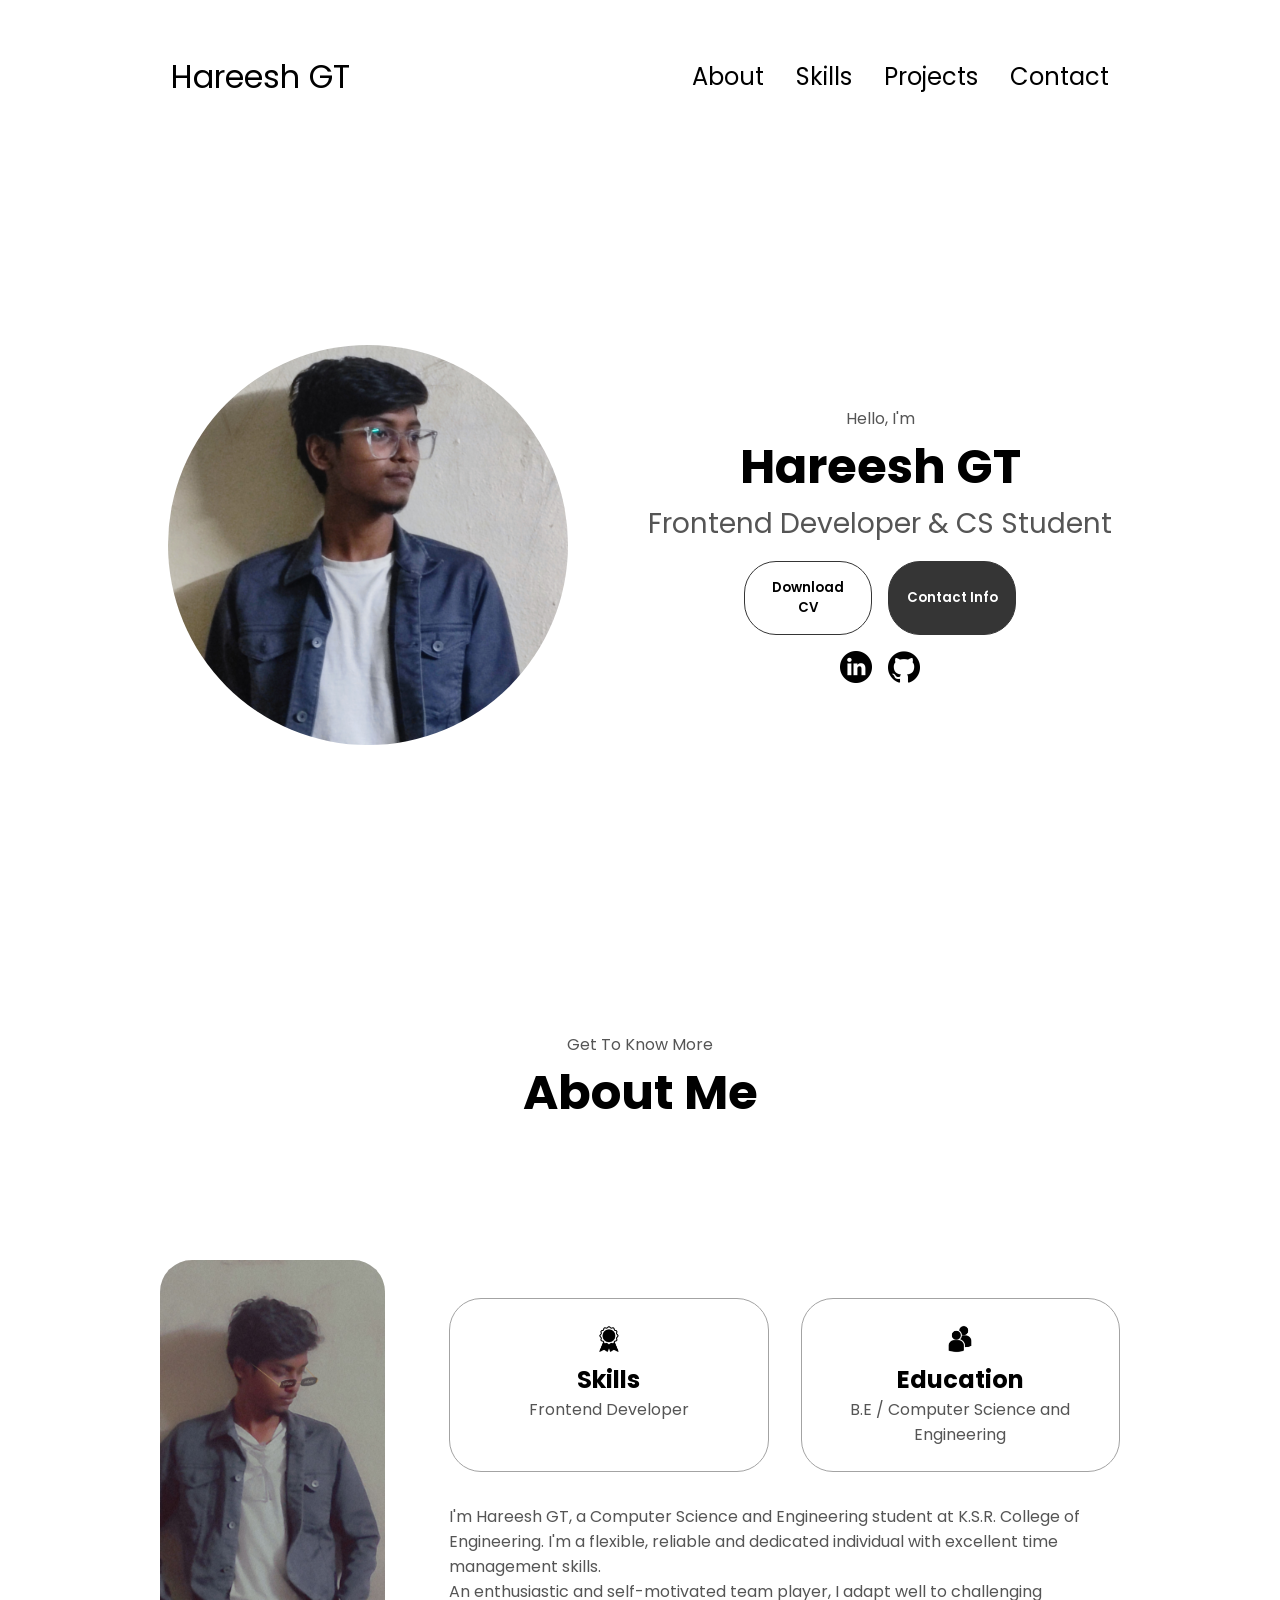
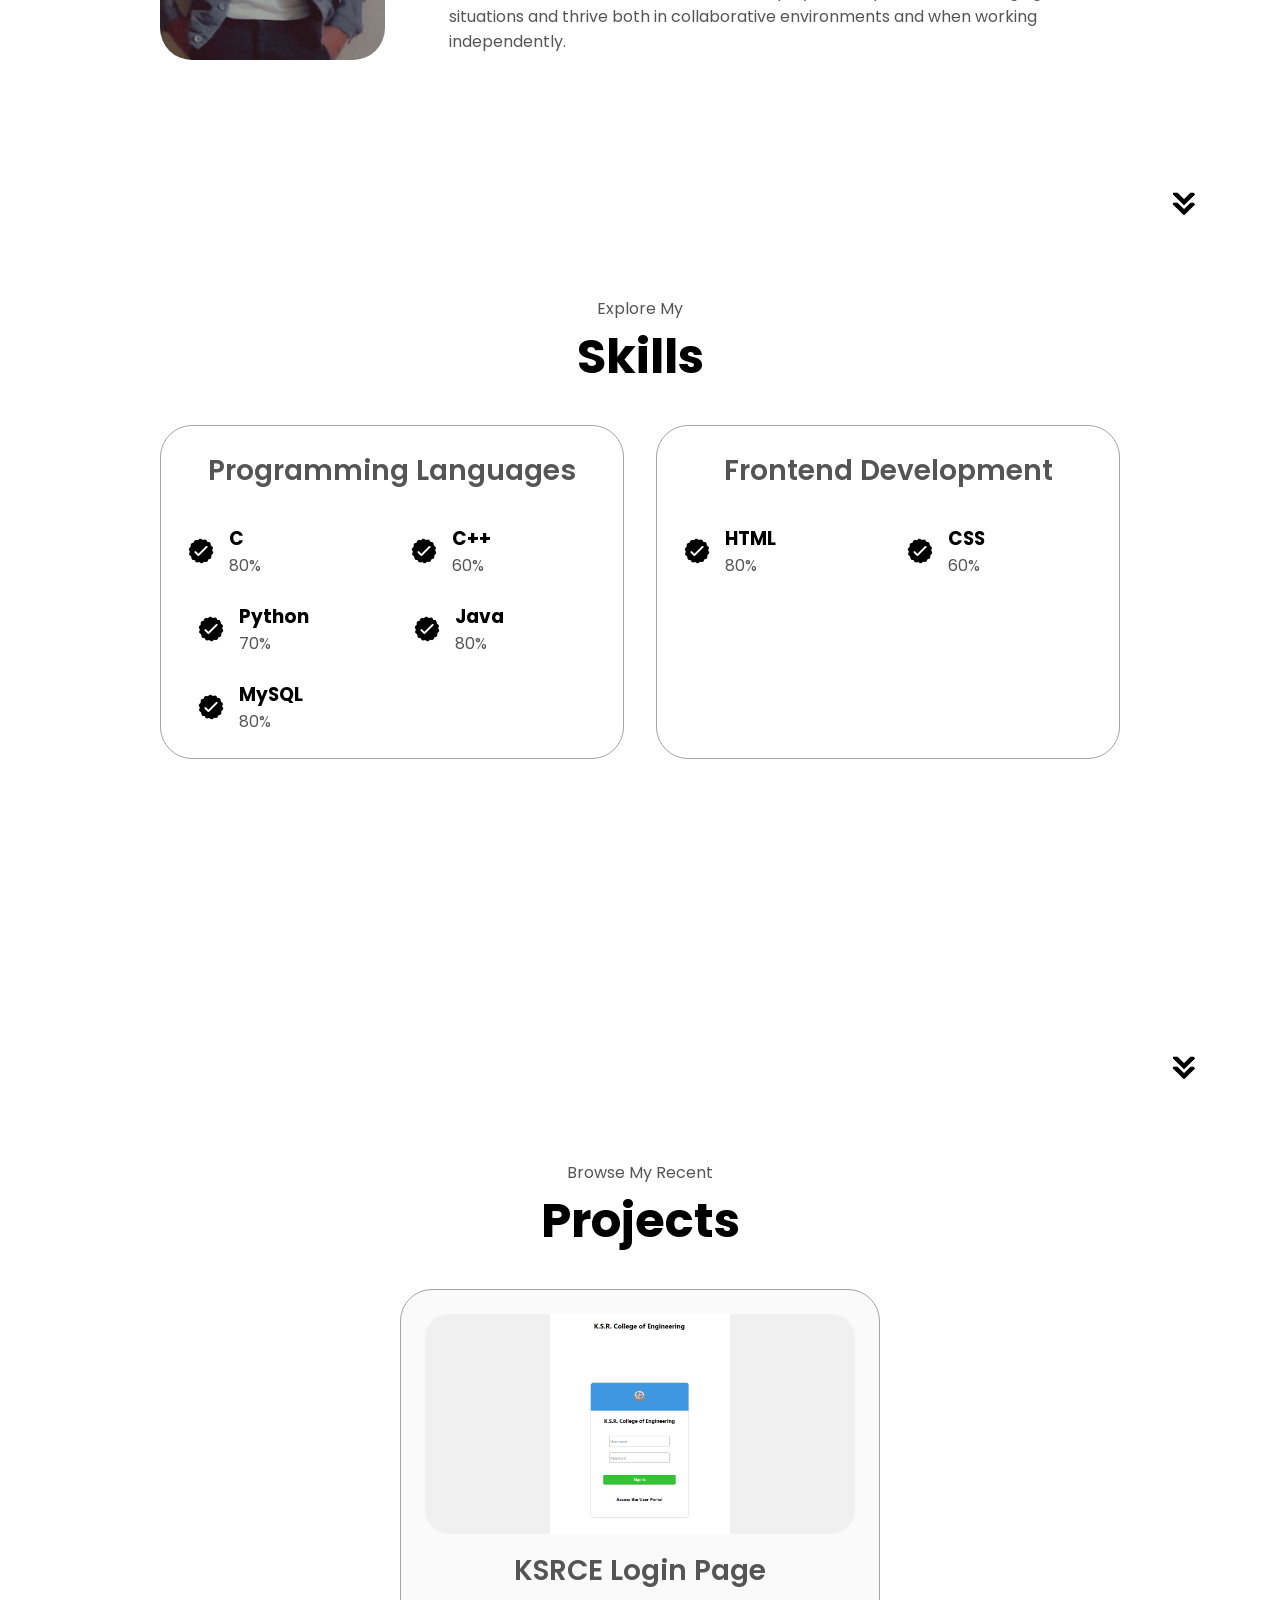
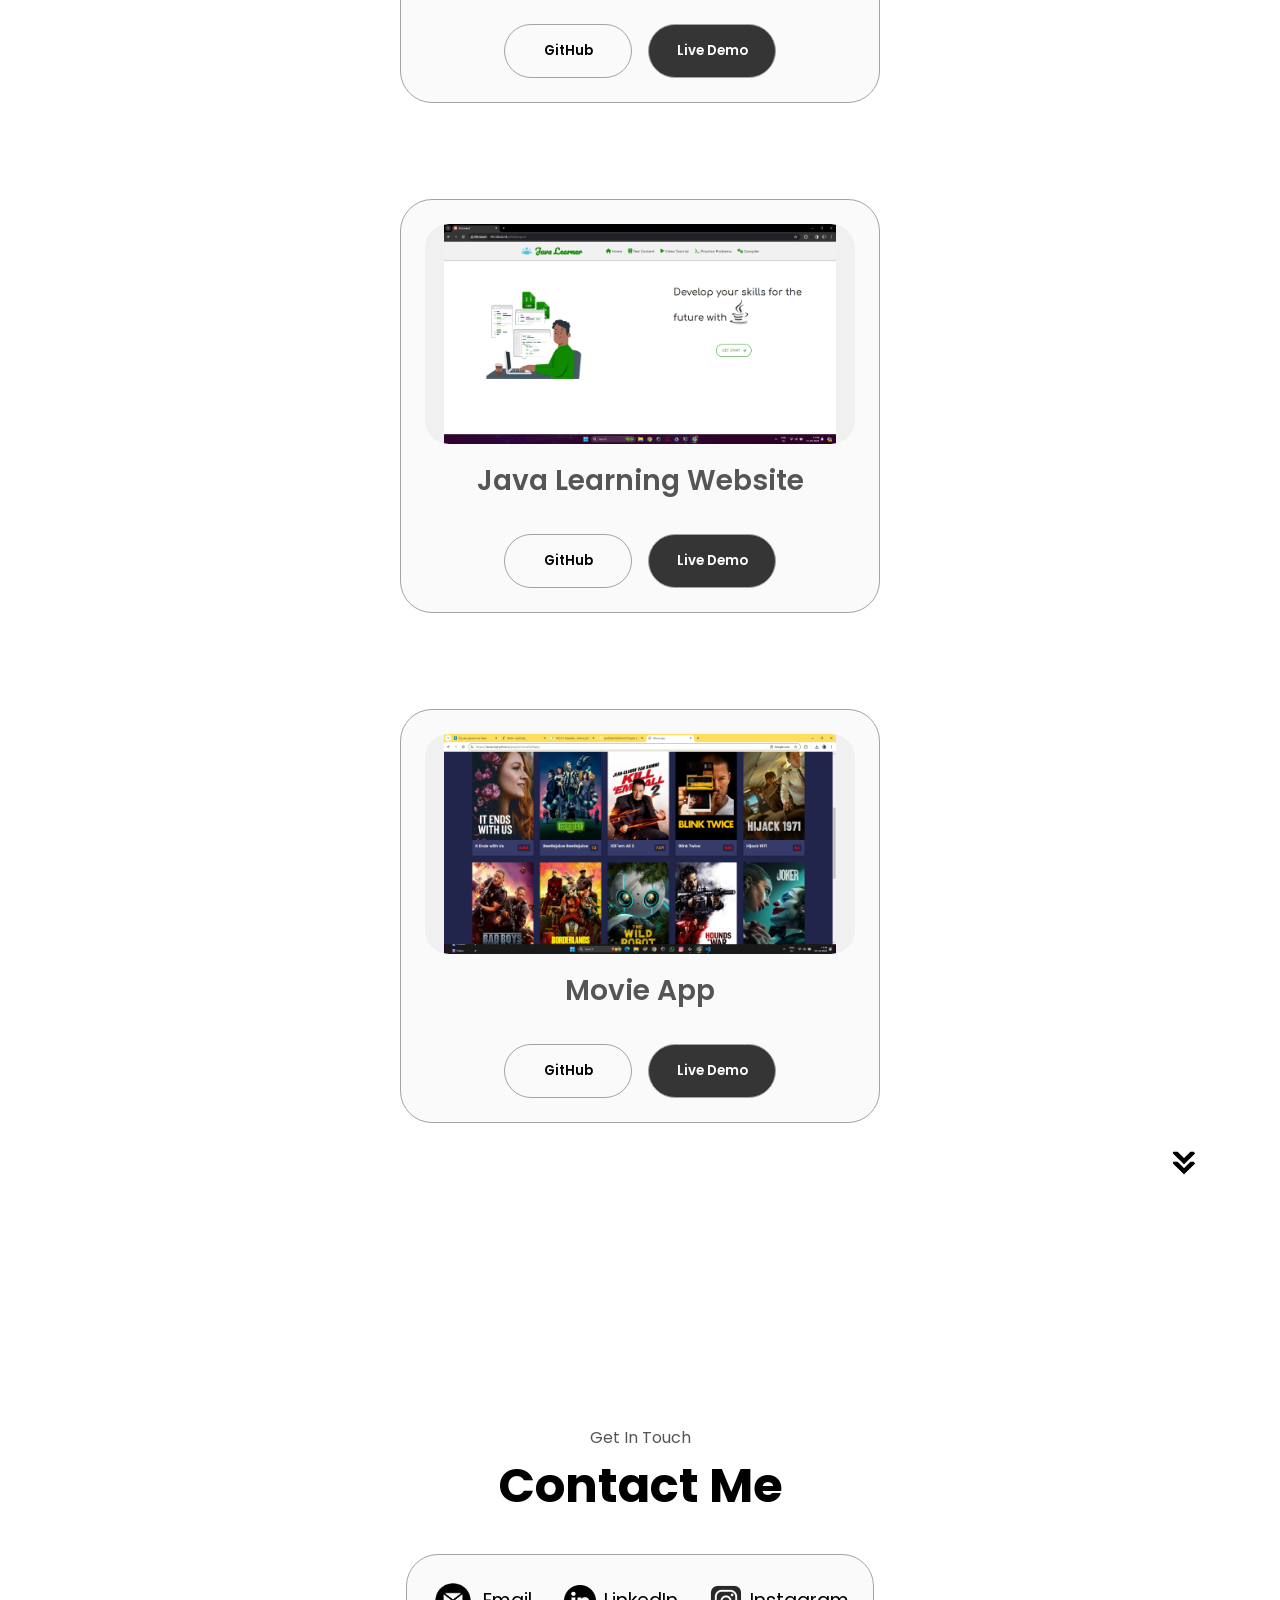
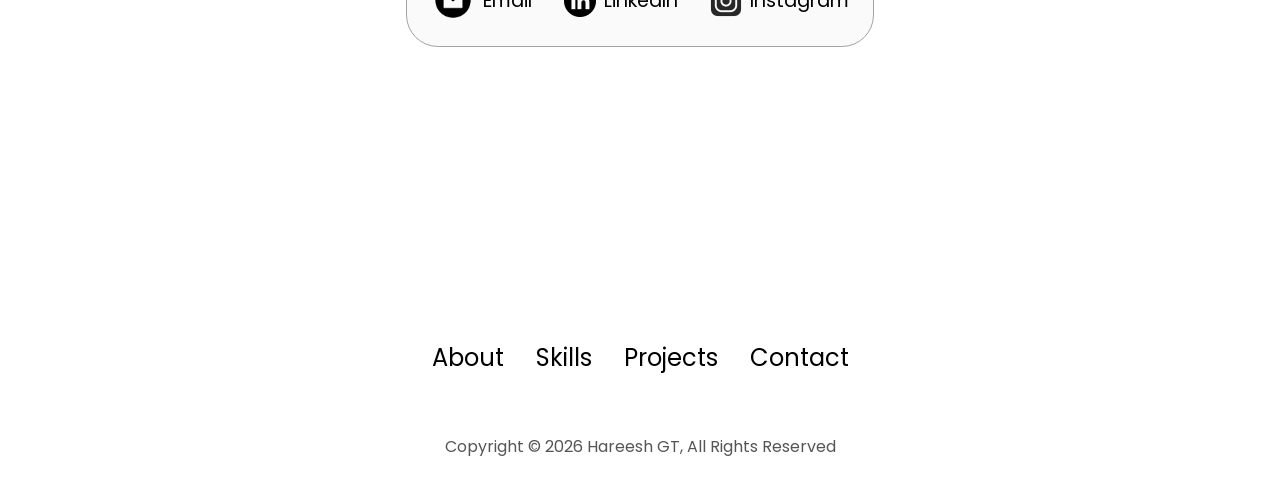
==== index.html @ 9f1238f0 "Updated Version" ====
<!DOCTYPE html>
<html lang="en">
<head>
    <meta charset="UTF-8">
    <meta http-equiv="X-UA-Compatible" content="IE=edge">
    <meta name="viewport" content="width=device-width, initial-scale=1.0">
    <title>Hareesh GT | Portfolio</title>
    <link rel="stylesheet" href="style.css">
    <link rel="stylesheet" href="mediaqueries.css">
</head>
<body>
    <nav id="desktop-nav">
        <div class="logo">Hareesh GT</div>
        <div>
            <ul class="nav-links">
                <li><a href="#about">About</a></li>
                <li><a href="#skills">Skills</a></li>
                <li><a href="#Projects">Projects</a></li>
                <li><a href="#contact">Contact</a></li>
            </ul>
        </div>
    </nav>
    <nav id="hamburger-nav">
        <div class="logo">Hareesh GT</div>
        <div class="hamburger-menu">
            <div class="hamburger-icon" onclick="toggleMenu()">
            <span></span>
            <span></span>
            <span></span>
            </div>
            <ul class="menu-links">
                <li><a href="#about" onclick="toggleMenu()">About</a></li>
                <li><a href="#skills" onclick="toggleMenu()">Skills</a></li>
                <li><a href="#Projects" onclick="toggleMenu()">Projects</a></li>
                <li><a href="#contact" onclick="toggleMenu()">Contact</a></li>
            </ul>
        </div>
    </nav>
    <section id="profile">
        
        <div class="section_pic-container">
            <img src="assets/profile-pic.jpg" 
            alt="My Profile Pic" 
            class="profile-pic">
        </div>

        <div class="section_text">
            <p class="section_text-p1">Hello, I'm </p>
            <h1 class="title">Hareesh GT</h1>
            <p class="section_text-p2">Frontend Developer & CS Student</p>

            <div class="btn-container">
                <button class="btn btn-color-2" onclick="window.open('./assets/single page main.pdf')">
                    Download CV
                </button>

                <button class="btn btn-color-1" onclick="location.href='./#contact'">
                    Contact Info
                </button>
            </div>

            <div id="socials-container">
                <img 
                src="./assets/linkedin.png" 
                alt="My Linkedin Profile" 
                class="icon" 
                onclick="location.href='https://www.linkedin.com/in/hareesh-g-t-29a558265/'"
                >
                <img 
                src="./assets/github.png" 
                alt="My GitHub Profile" 
                class="icon" 
                onclick="location.href='https://github.com/HareeshGT'"
                >
            </div>

        </div>
    </section>
    <section id="about">
        <p class="section_text-p1">Get To Know More</p>
        <h1 class="title">About Me</h1>
        <div class="section-container">
            <div class="section_pic-container">
                <img src="./assets/about-pic.jpg" alt="Profile Picture" class="about-pic">
            </div>
            <div class="about-details-container">
                <div class="about-containers">
                    <div class="details-container">
                        <img src="./assets/skills.png" alt="skills-icon" class="icon" onclick="location.href='#skills'">
                        <h2>Skills</h2>
                        <p>Frontend Developer</p>
                    </div>
                    <div class="details-container">
                        <img src="./assets/education.png" alt="Education-Icon" class="icon">
                        <h2>Education</h2>
                        <p>B.E / Computer Science and Engineering</p>
                    </div>
                </div>
                <div class="text-container">
                    <p>I'm Hareesh GT, a Computer Science and Engineering student at K.S.R. College of Engineering.
                        I'm a flexible, reliable and dedicated individual with excellent time management skills. <br>
                        An enthusiastic and self-motivated team player, I adapt well to challenging situations and
                        thrive both in collaborative environments and when working independently.</p>
                </div>
            </div>
        </div>
        <img src="./assets/arrow.png" 
        alt="arrow-icon" 
        class="icon arrow" 
        onclick="location.href='#skills'">
    </section>
    <section id="skills">
        <p class="section_text-p1">Explore My</p>
        <h1 class="title">Skills</h1>
        <div class="skills-details-container">
            <div class="about-containers">
                <div class="details-container">
                    <h2 class="skill-sub-title">Programming Languages</h2>
                    <div class="article-container">
                        <article>
                            <img src="./assets/checkmark.png" alt="Skills icon" class="icon">
                            <div>
                                <h3>C</h3>
                                <p>80%</p>
                            </div>
                        </article>
                        <article>
                            <img src="./assets/checkmark.png" alt="Skills icon" class="icon">
                            <div>
                                <h3>C++</h3>
                                <p>60%</p>
                            </div>
                        </article>
                        <article>
                            <img src="./assets/checkmark.png" alt="Skills icon" class="icon">
                            <div>
                                <h3>Python</h3>
                                <p>70%</p>
                            </div>
                        </article>
                        <article>
                            <img src="./assets/checkmark.png" alt="Skills icon" class="icon">
                            <div>
                                <h3>Java</h3>
                                <p>80%</p>
                            </div>
                        </article>
                        <article>
                            <img src="./assets/checkmark.png" alt="Skills icon" class="icon">
                            <div>
                                <h3>MySQL</h3>
                                <p>80%</p>
                            </div>
                        </article>
                        
                    </div>
                </div>
                <div class="details-container">
                    <h2 class="skill-sub-title">Frontend Development</h2>
                    <div class="article-container">
                        <article>
                            <img src="./assets/checkmark.png" alt="Skills icon" class="icon">
                            <div>
                                <h3>HTML</h3>
                                <p>80%</p>
                            </div>
                        </article>
                        <article>
                            <img src="./assets/checkmark.png" alt="Skills icon" class="icon">
                            <div>
                                <h3>CSS</h3>
                                <p>60%</p>
                            </div>
                        </article>
                    </div>
                </div>
            </div>
        </div>
        <img src="./assets/arrow.png" 
        alt="arrow-icon" 
        class="icon arrow" 
        onclick="location.href='#Projects'">
    </section>

    <section id="Projects">
        <p class="section_text-p1">Browse My Recent</p>
        <h1 class="title">Projects</h1>
        <div class="skills-details-container">
            <div class="about-containers">
                <div class="details-container color-container">
                    <div class="article-container">
                        <img src="./assets/project-1.png"
                        alt="Project-1" 
                        class="project-img"
                        >
                    </div>
                    <h2 class="skill-sub-title">KSRCE Login Page</h2>
                    <div class="btn-container">
                        <button class="btn btn-color-2 project-btn" onclick="location.href='https://github.com/HareeshGT/project/tree/main/'">
                            GitHub
                        </button>
                        <button class="btn btn-color-1 project-btn" onclick="location.href='https://hareeshgt.github.io/project/KSRCELOGIN/'">
                            Live Demo
                        </button>
                    </div>
                </div>
               
            </div>
            <div class="about-containers">
                <div class="details-container color-container">
                    <div class="article-container">
                        <img src="./assets/project-2.png"
                        alt="Project-2" 
                        class="project-img"
                        >
                    </div>
                    <h2 class="skill-sub-title">Java Learning Website</h2>
                    <div class="btn-container">
                        <button class="btn btn-color-2 project-btn" onclick="location.href='https://github.com/HareeshGT/project/tree/main/'">
                            GitHub
                        </button>
                        <button class="btn btn-color-1 project-btn" onclick="location.href='https://hareeshgt.github.io/project/JLW/'">
                            Live Demo
                        </button>
                    </div>
                </div>
               
            </div>
            <div class="about-containers">
                <div class="details-container color-container">
                    <div class="article-container">
                        <img src="./assets/project-3.png"
                        alt="project-3" 
                        class="project-img"
                        >
                    </div>
                    <h2 class="skill-sub-title">Movie App</h2>
                    <div class="btn-container">
                        <button class="btn btn-color-2 project-btn" onclick="location.href='https://github.com/HareeshGT/project/tree/main/'">
                            GitHub
                        </button>
                        <button class="btn btn-color-1 project-btn" onclick="location.href='https://hareeshgt.github.io/project/movie-app/'">
                            Live Demo
                        </button>
                    </div>
                </div>
               
            </div>
        </div>
        <img src="./assets/arrow.png" 
        alt="arrow-icon" 
        class="icon arrow" 
        onclick="location.href='#contact'">
    </section>

    <section id="contact">
        <p class="section_text-p1">Get In Touch</p>
        <h1 class="title">Contact Me</h1>
        <div class="contact-info-upper-container">
            <div class="contact-info-container">
                <img src="./assets/email.png" alt="Email-icon" class="icon contact-icon email-icon">
                <p><a href="mailto:hareeshgt7@gmail.com">Email</a></p>
            </div>
            <div class="contact-info-container">
                <img src="./assets/linkedin.png" alt="LinkedIn-icon" class="icon contact-icon">
                <p><a href="https://www.linkedin.com/in/hareesh-g-t-29a558265/">LinkedIn</a></p>
            </div>
            <div class="contact-info-container">
                <img src="./assets/insta-icon.webp" alt="insta-icon" class="icon contact-icon">
                <p><a href="https://www.instagram.com/__.hxreesh_/">Instagram</a></p>
            </div>
        </div>
        
    </section>

    <footer>
        <nav>
            <div class="nav-links-container">
                <ul class="nav-links">
                    <li><a href="#about">About</a></li>
                    <li><a href="#skills">Skills</a></li>
                    <li><a href="#Projects">Projects</a></li>
                    <li><a href="#contact">Contact</a></li>
                </ul>
            </div>
        </nav>
        <p>Copyright &#169; 2026 Hareesh GT, All Rights Reserved</p>
    </footer>
    <script src="script.js"></script>
</body>
</html>
---- style.css ----
@import url('https://fonts.googleapis.com/css2?family=Poppins:wght@300;400;500;600&display=swap');

* {
    margin: 0;
    padding: 0;
    box-sizing: border-box;
}

body {
    font-family: 'Poppins', sans-serif;
}

.arrow {
    position: absolute;
    right: -5rem;
    bottom: 2.5rem;
}

html {
    scroll-behavior: smooth;
}

p {
    color: rgb(85, 85, 85);
}

a, .btn {
    transition: all 300ms ease;
}

nav, .nav-links {
    display: flex;
}

nav {
    justify-content: space-around;
    align-items: center;
    height: 17vh;
}

.nav-links {
    gap: 2rem;
    list-style: none;
    font-size: 1.5rem;
}

a {
    color: black;
    text-decoration: none;
    text-decoration-color: white;
}

a:hover {
    color: grey;
    text-decoration: underline;
    text-underline-offset: 1rem;
    text-decoration-color: rgb(181, 181, 181);
}

.logo {
    font-size: 2rem;
}

.logo:hover {
    cursor: default;
}

#hamburger-nav {
    display: none;
}

.hamburger-menu {
    position: relative;
    display: inline-block;
}

.hamburger-icon {
    display: flex;
    flex-direction: column;
    justify-content: space-between;
    height: 24px;
    width: 30px;
    cursor: pointer;
}

.hamburger-icon span {
    width: 100%;
    height: 2px;
    background-color: black;
    transition: all 0.3s ease-in-out;
}

.menu-links {
    position: absolute;
    top: 100%;
    right: 0;
    background-color: white;
    width: fit-content;
    max-height: 0;
    overflow: hidden;
    transition: all 0.3s ease-in-out;
    list-style: none;
    padding: 0;
}

.menu-links a {
    display: block;
    padding: 10px;
    text-align: center;
    font-size: 1.5rem;
    color: black;
    text-decoration: none;
    transition: all 0.3s ease-in-out;
}

.menu-links li {
    list-style: none;
}

.menu-links.open {
    max-height: 300px;
}

.hamburger-icon.open span:first-child {
    transform: rotate(45deg) translate(10px, 5px);
}

.hamburger-icon.open span:nth-child(2) {
    opacity: 0;
}

.hamburger-icon.open span:last-child {
    transform: rotate(-45deg) translate(10px, -5px);
}

section {
    padding-top: 4vh;
    height: 96vh;
    margin: 0 10rem;
    min-height: fit-content;
}

.section-container {
    display: flex;
}

#profile {
    display: flex;
    justify-content: center;
    gap: 5rem;
    height: 80vh;
}

.profile-pic {
    width: 400px;
    height: 400px;
    object-fit: cover;
    border-radius: 50%;
}

.section_pic-container {
    display: flex;
    height: 400px;
    width: 400px;
    margin: auto 0;
}

.section_text {
    align-self: center;
    text-align: center;
    cursor: default;
}

.section-text-p {
    font-weight: 600;
}

.section_text-p1 {
    text-align: center;
}

.section_text-p2 {
    font-size: 1.75rem;
    margin-bottom: 1rem;
}

.title {
    font-size: 3rem;
    text-align: center;
}

#socials-container {
    display: flex;
    justify-content: center;
    margin-top: 1rem;
    gap: 1rem;
}

.icon {
    cursor: pointer;
    height: 2rem;
}

.icon:hover {
    animation: shake 0.5s;
}

@keyframes shake {
    0%   { transform: translate(1px, 1px) rotate(0deg); }
    10%  { transform: translate(-1px, -2px) rotate(-1deg); }
    20%  { transform: translate(-3px, 0px) rotate(1deg); }
    30%  { transform: translate(3px, 2px) rotate(0deg); }
    40%  { transform: translate(1px, -1px) rotate(1deg); }
    50%  { transform: translate(-1px, 2px) rotate(-1deg); }
    60%  { transform: translate(-3px, 1px) rotate(0deg); }
    70%  { transform: translate(3px, 1px) rotate(-1deg); }
    80%  { transform: translate(-1px, -1px) rotate(1deg); }
    90%  { transform: translate(1px, 2px) rotate(0deg); }
    100% { transform: translate(1px, -2px) rotate(-1deg); }
}

.btn-container {
    display: flex;
    justify-content: center;
    gap: 1rem;
}

.btn {
    font-weight: 600;
    transition: all 300ms ease;
    padding: 1rem;
    width: 8rem;
    border-radius: 2rem;
    font-family: inherit;
}

.btn-color-1, .btn-color-2 {
    border: rgb(53, 53, 53) 0.1rem solid;
}

.btn-color-1:hover, .btn-color-2:hover {
    cursor: pointer;
}

/* btn-color-1 is the filled/dark button */
.btn-color-1 {
    color: white;
    background-color: rgb(53, 53, 53);
}

.btn-color-1:hover {
    background-color: rgb(0, 0, 0);
}

/* btn-color-2 is the outlined/light button */
.btn-color-2 {
    background: none;
    color: black;
}

.btn-color-2:hover {
    color: white;
    background-color: rgb(53, 53, 53);
    border: rgb(53, 53, 53) 0.1rem solid;
}

#about {
    position: relative;
}

.about-containers {
    gap: 2rem;
    margin-bottom: 2rem;
    margin-top: 2rem;
}

.about-details-container {
    justify-content: center;
    flex-direction: column;
}

.about-containers, .about-details-container {
    display: flex;
}

.about-pic {
    border-radius: 2rem;
}

.details-container {
    padding: 1.5rem;
    flex: 1;
    background: white;
    border-radius: 2rem;
    border: rgb(163, 163, 163) 0.1rem solid;
    text-align: center;
}

.section-container {
    gap: 4rem;
    height: 80%;
}

.section_pic-container {
    height: 400px;
    width: 400px;
    margin: auto 0;
}

#skills {
    position: relative;
}

.skill-sub-title {
    color: rgb(85, 85, 85);
    font-weight: 600;
    font-size: 1.75rem;
    margin-bottom: 2rem;
}

.skills-details-container {
    display: flex;
    justify-content: center;
    gap: 2rem;
    flex-wrap: wrap;
}

.article-container {
    display: flex;
    flex-wrap: wrap;
    text-align: initial;
    gap: 1.5rem 2rem;
}

article {
    display: flex;
    align-items: center;
    gap: 0.75rem;
    width: calc(50% - 1rem);
    box-sizing: border-box;
}

article .icon {
    cursor: default;
}

#Projects {
    display: flex;
    flex-direction: column;
    align-items: center;
    position: relative;
    min-height: fit-content;
    height: auto;
    padding-bottom: 4rem;
}

.color-container {
    border-color: rgb(163, 163, 163);
    background-color: rgb(250, 250, 250);
    width: 30rem;
    display: flex;
    flex-direction: column;
    align-items: center;
}

.color-container .article-container {
    display: flex;
    align-items: center;
    justify-content: center;
    width: 100%;
    height: 220px;
    overflow: hidden;
    border-radius: 1.5rem;
    margin-bottom: 1rem;
    background-color: rgb(240, 240, 240);
}

.project-img {
    border-radius: 1.5rem;
    width: 100%;
    height: 100%;
    object-fit: contain;
    display: block;
}

.project-title {
    margin: 1rem;
    color: black;
}

.project-btn {
    border-color: rgb(163, 163, 163);
}

#contact {
    display: flex;
    justify-content: center;
    flex-direction: column;
    height: 70vh;
}

.contact-info-upper-container {
    display: flex;
    justify-content: center;
    border-radius: 2rem;
    border: rgb(163, 163, 163) 0.1rem solid;
    background-color: rgb(250, 250, 250);
    margin: 2rem auto;
    padding: 0.5rem;
}

.contact-info-container {
    display: flex;
    align-items: center;
    justify-content: center;
    gap: 0.5rem;
    margin: 1rem;
}

.contact-info-container p {
    font-size: larger;
}

.contact-icon {
    cursor: default;
}

.email-icon {
    height: 2.7rem;
}

footer {
    margin: 2rem;
}

footer p {
    text-align: center;
}
---- mediaqueries.css ----
@media screen and (max-width:1500px) 
{
    #profile
    {
        height: 83vh;
        margin-bottom: 6rem;
    }
    .about-containers
    {
        flex-wrap: wrap;
    }
    #skills .about-containers
    {

        width: 100%;
        height: 50%;
        position: relative;
        left: 0rem;
    }
    #skills .article-container article:nth-child(3)
    {
        position: relative;
        left: 2.5%;
    }
    #skills .article-container article:nth-child(4)
    {
        position: relative;
        left: 0.7%;
    }
    #skills .article-container article:nth-child(5)
    {
        position: relative;
        left: 2.5%;
    }
}


@media screen and (max-width:1200px) 
{
    #desktop-nav
    {
        display: none;
    }
    #hamburger-nav
    {
        display: flex;
    }
    #skills,.skills-details-container
    {
        margin-top: 2rem;
    }
    #profile,.section-container
    {
        display: block;
    }
    .arrow
    {
        display: none;
    }
    section,.section-container
    {
        height: fit-content;
    }
    section
    {
        margin: 0 5%;
    }
    .section_pic-container
    {
        width: 400px;
        height: 400px;
        margin: 0 auto 2rem;
    }
    .about-containers
    {
        margin-top: 0;
    }
    .about-pic
    {
        position: relative;
        left: 20%;
    }
    .about-details-container
    {
        display: flex;
        align-items: center;
    }
    #skills .article-container article:nth-child(3)
    {
        position: relative;
        left: 2.5%;
    }
    #skills .article-container article:nth-child(4)
    {
        position: relative;
        left: 0.7%;
    }
    #skills .article-container article:nth-child(5)
    {
        position: relative;
        left: 2.5%;
    }
   
    #Projects
    {
        position: relative;
        left: 6%;
    }
}

@media screen and (max-width:620px) 
{
    #about
    {
        position: relative;
        top: 5rem;
    }
    #skills,#Projects,#contact,footer
    {
        position: relative;
        top: 15rem;
    }
    #Projects .details-container
    {
       width: 40%;
       height: 60%;
    }
    #Projects .skill-sub-title
    {
        font-size: 1.5rem;
    }
}

@media screen and (max-height:710px)
{
    #about,#skills,#Projects,#contact
    {
        position: relative;
        top: 5rem;
    }
}

@media screen and (max-height:530px)
{
    #skills,#Projects,#contact,footer
    {
        position: relative;
        top: 15rem;
    }
    #Projects
    {
        position: relative;
        top: 20rem;
    }
    #skills .section-container
    {
        position: relative;
        top: 6rem;
    }
}
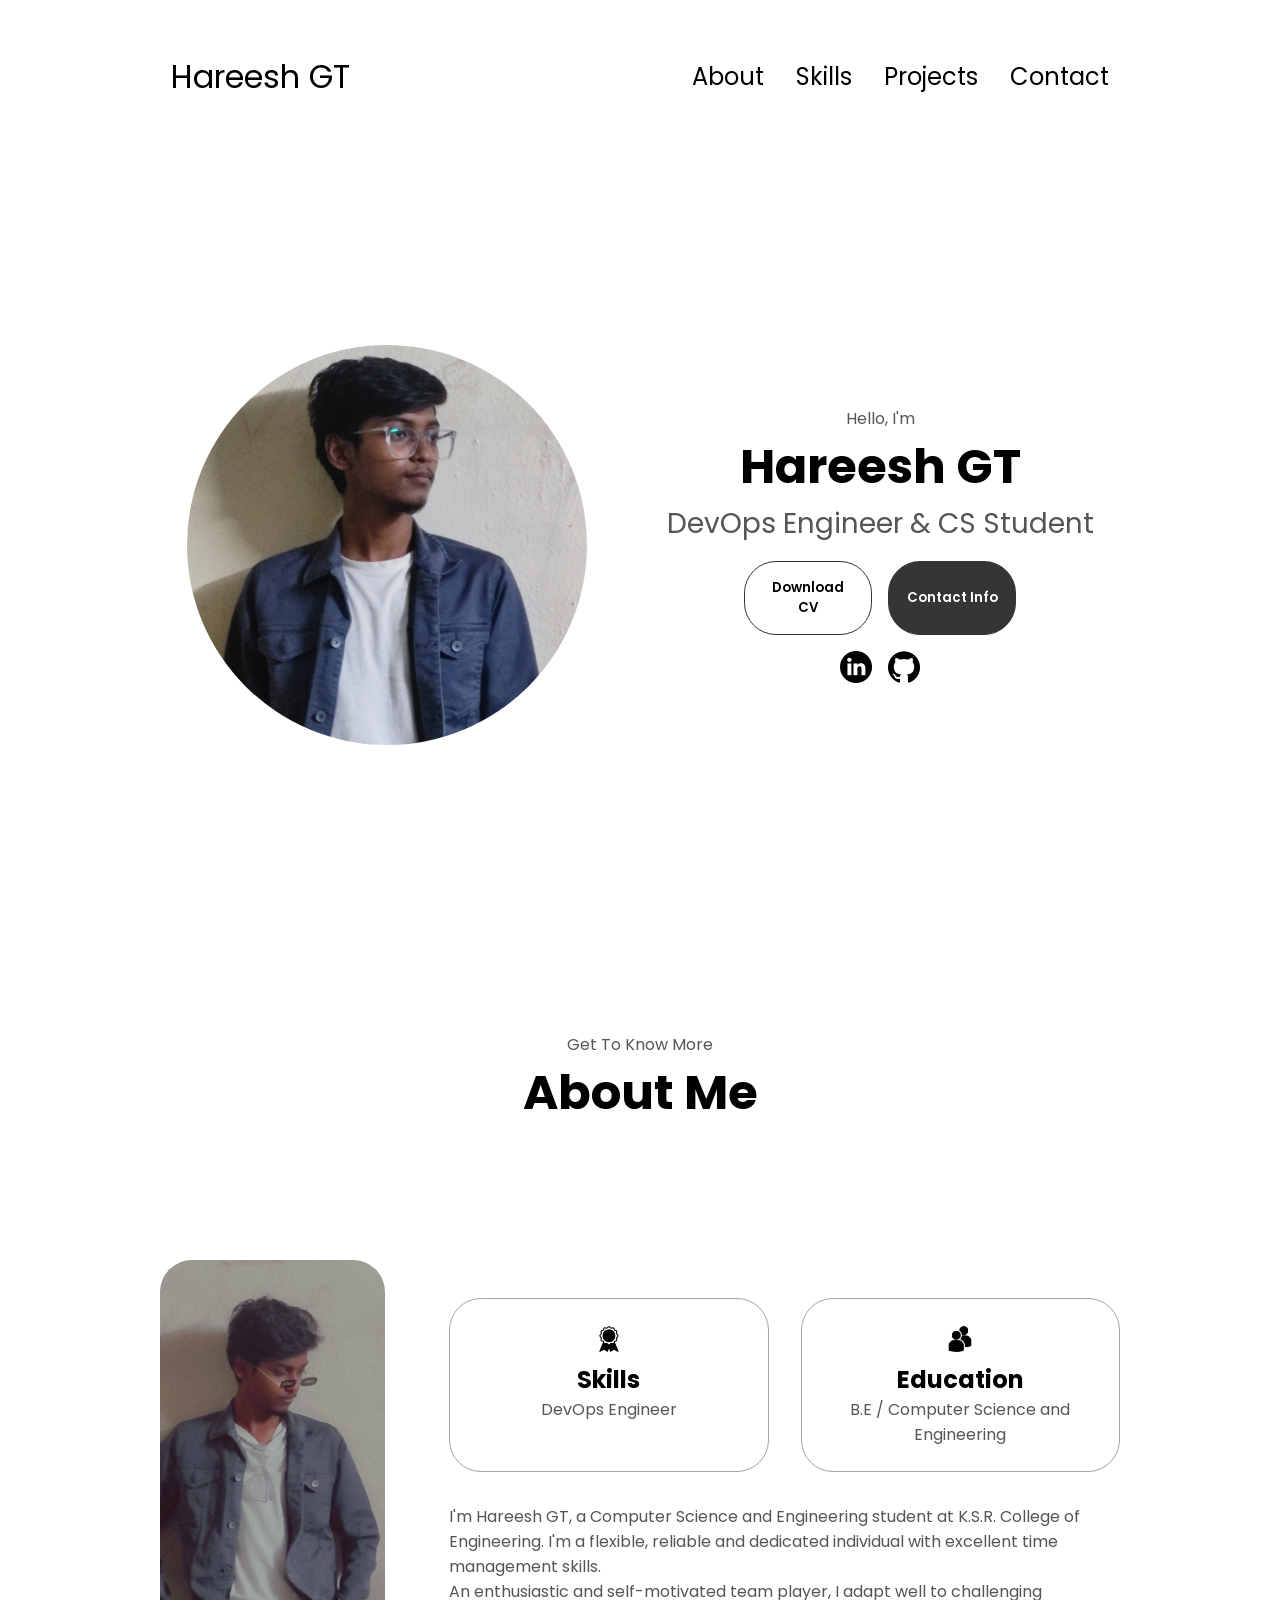
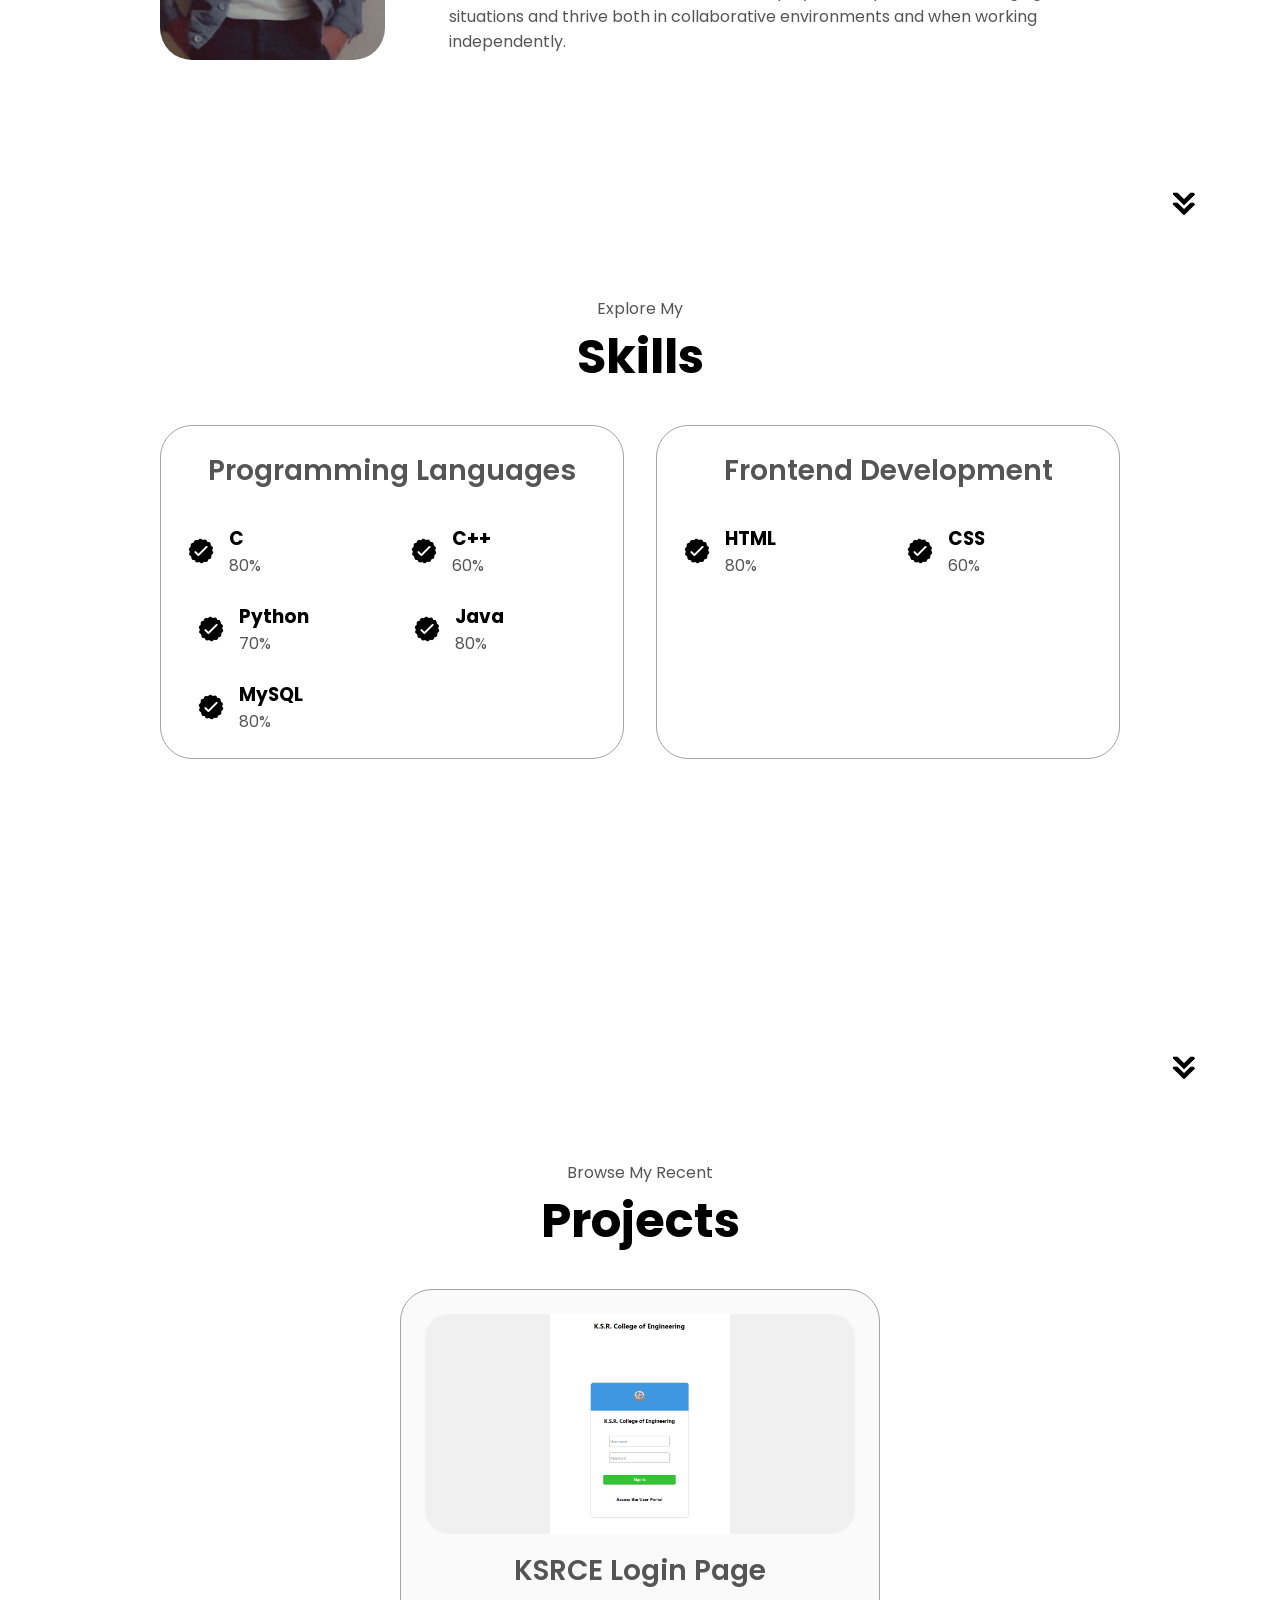
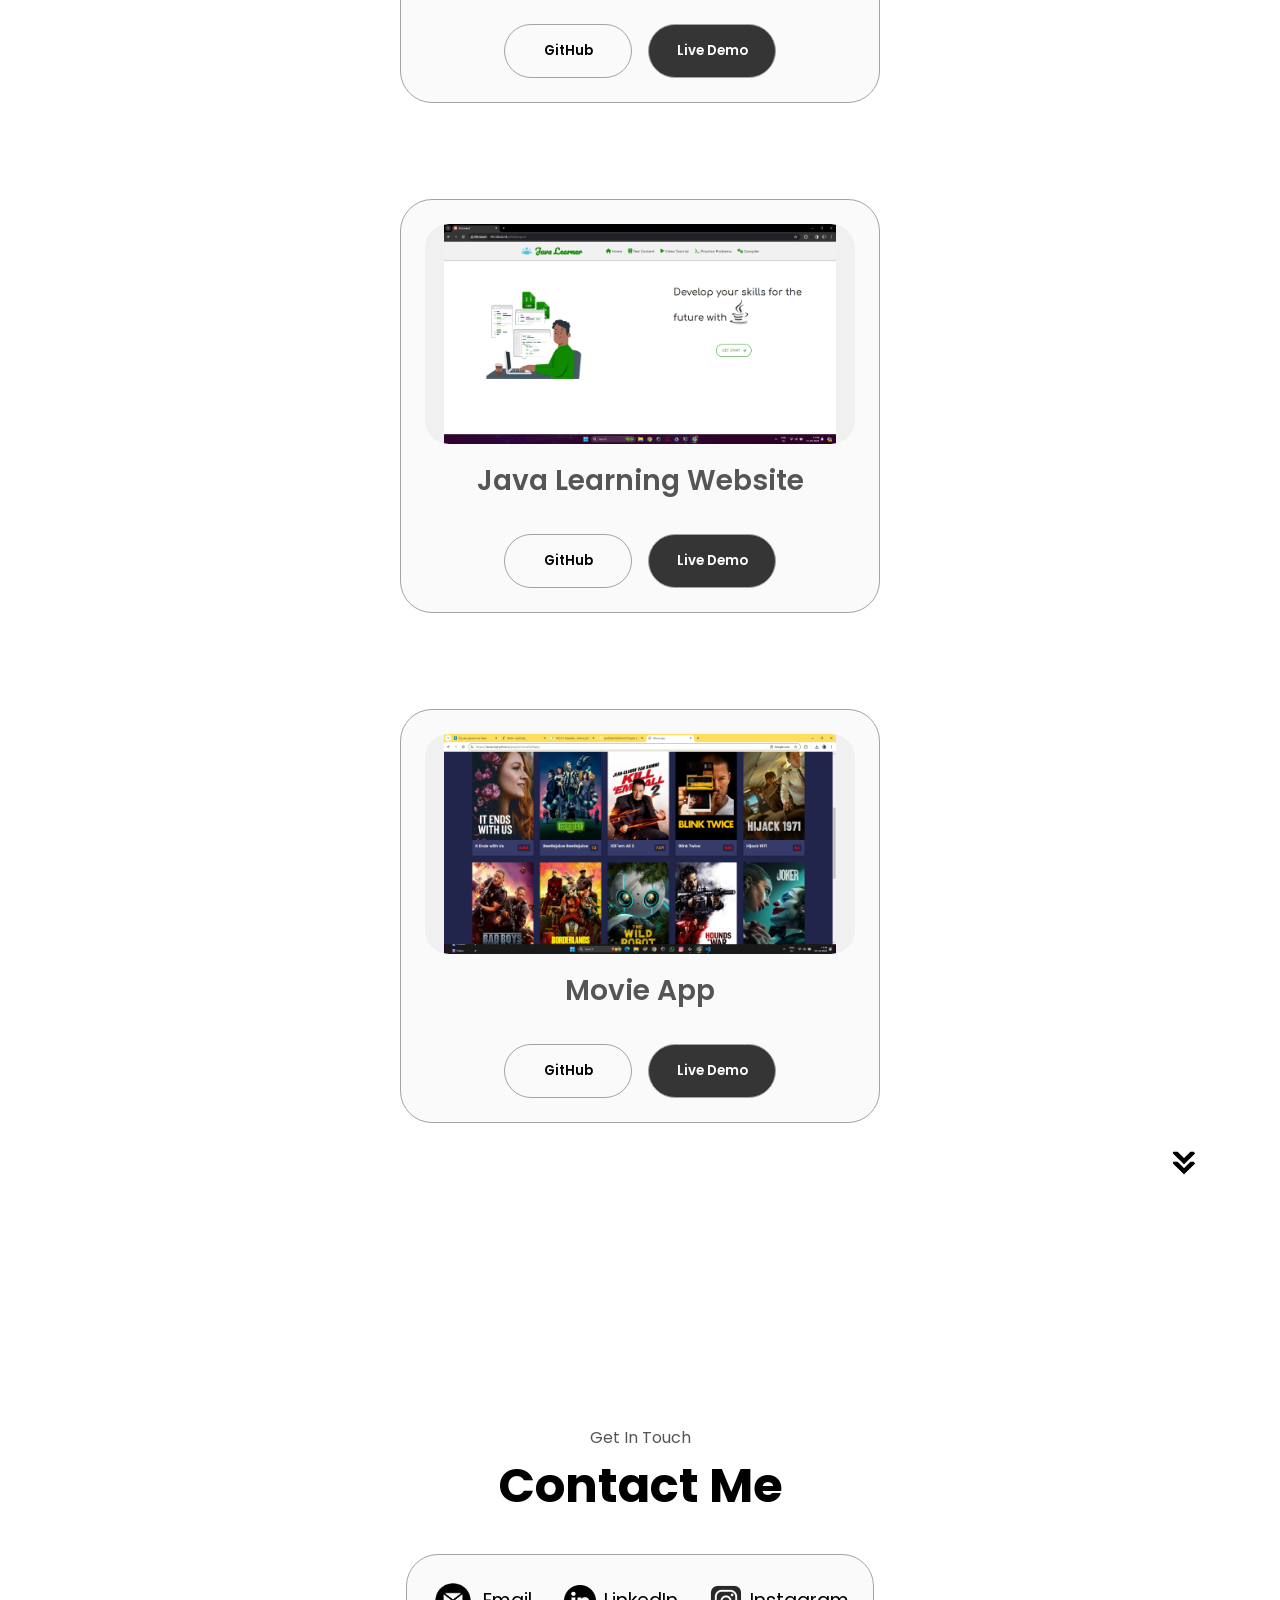
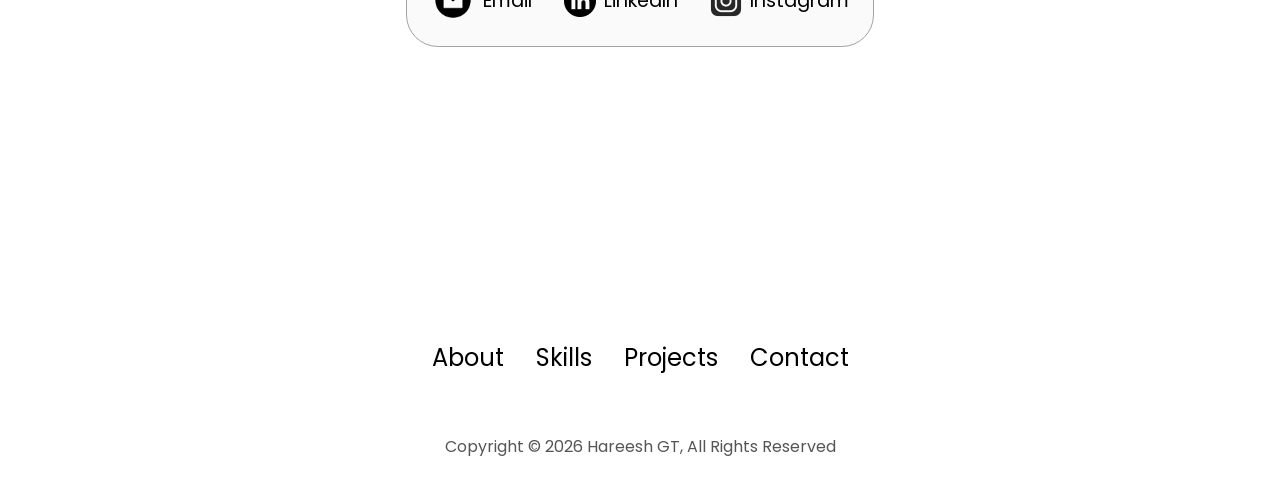
==== commit 7a5678be: "Updated Version" ====
--- a/index.html
+++ b/index.html
@@ -47,7 +47,7 @@
         <div class="section_text">
             <p class="section_text-p1">Hello, I'm </p>
             <h1 class="title">Hareesh GT</h1>
-            <p class="section_text-p2">Frontend Developer & CS Student</p>
+            <p class="section_text-p2">DevOps Engineer & CS Student</p>
 
             <div class="btn-container">
                 <button class="btn btn-color-2" onclick="window.open('./assets/single page main.pdf')">
@@ -88,7 +88,7 @@
                     <div class="details-container">
                         <img src="./assets/skills.png" alt="skills-icon" class="icon" onclick="location.href='#skills'">
                         <h2>Skills</h2>
-                        <p>Frontend Developer</p>
+                        <p>DevOps Engineer</p>
                     </div>
                     <div class="details-container">
                         <img src="./assets/education.png" alt="Education-Icon" class="icon">
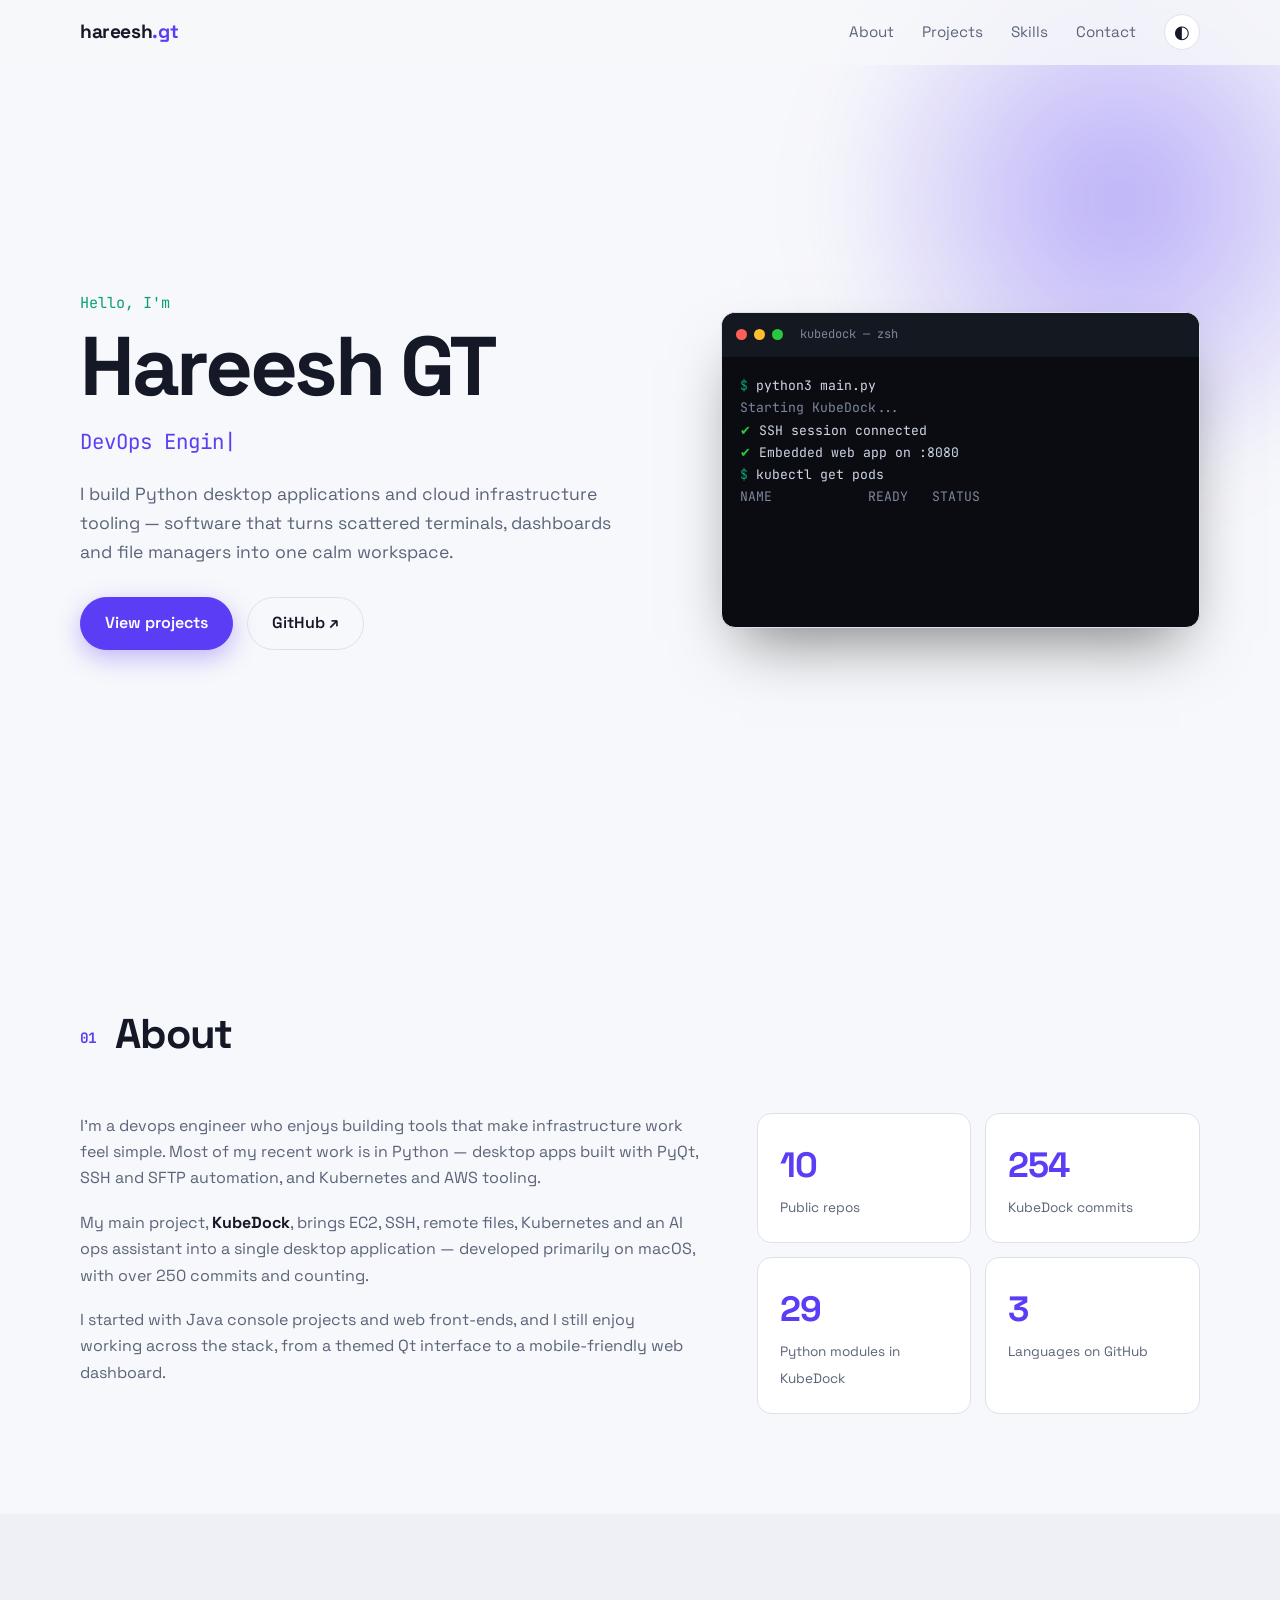
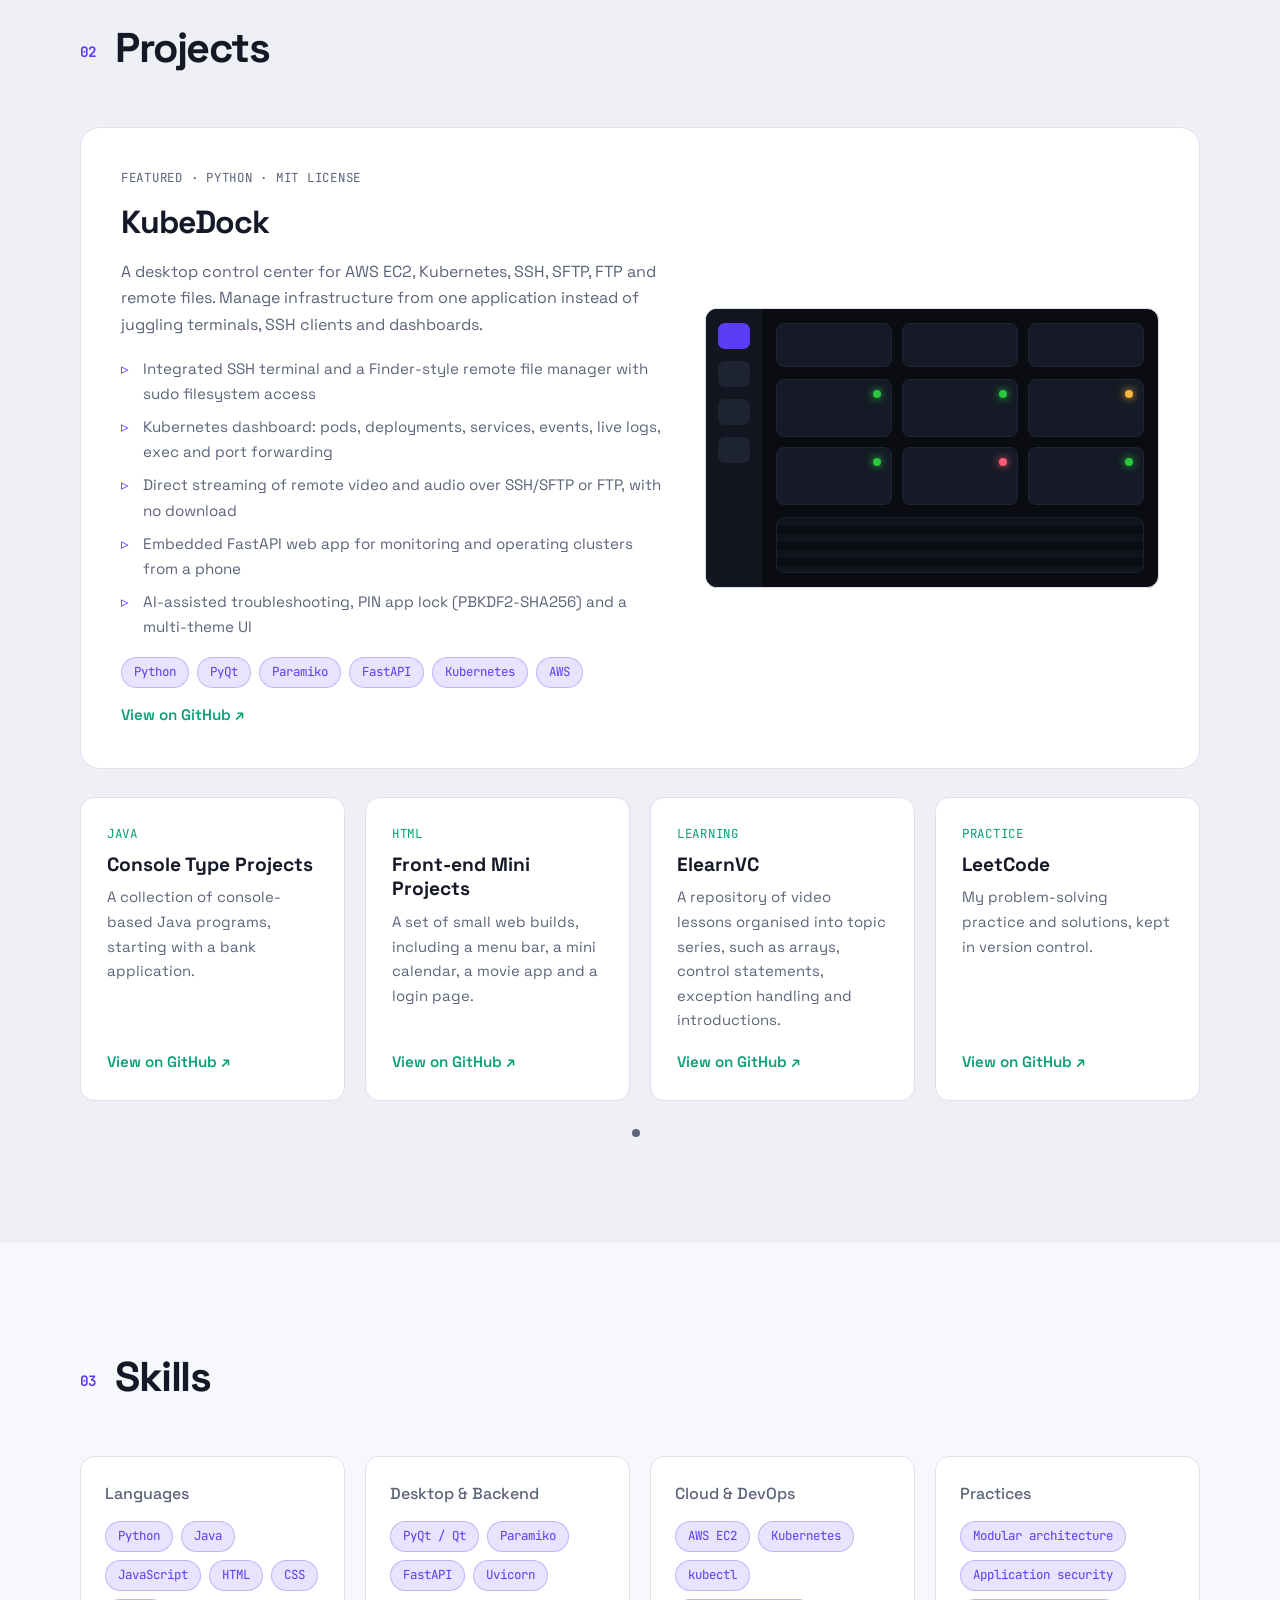
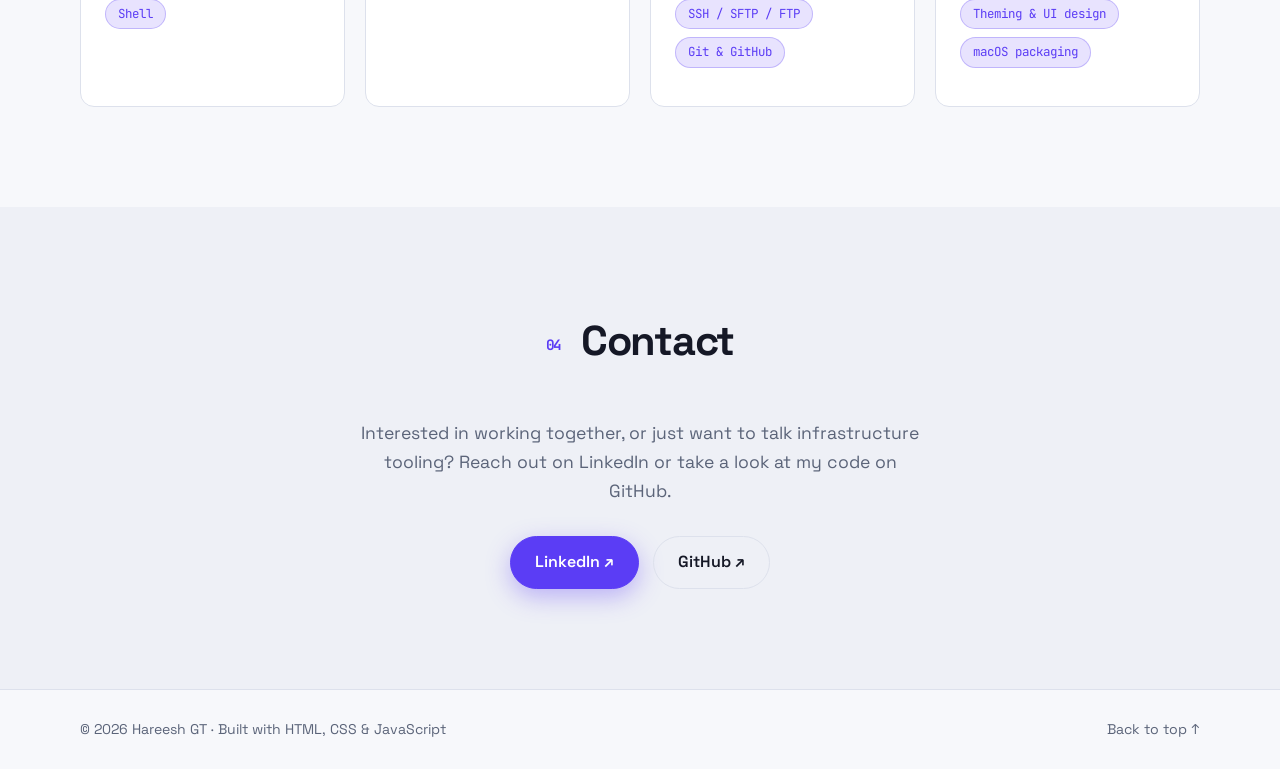
==== commit b3927821: "updated portfolio" ====
--- a/index.html
+++ b/index.html
@@ -1,291 +1,214 @@
 <!DOCTYPE html>
 <html lang="en">
 <head>
-    <meta charset="UTF-8">
-    <meta http-equiv="X-UA-Compatible" content="IE=edge">
-    <meta name="viewport" content="width=device-width, initial-scale=1.0">
-    <title>Hareesh GT | Portfolio</title>
-    <link rel="stylesheet" href="style.css">
-    <link rel="stylesheet" href="mediaqueries.css">
+  <meta charset="UTF-8" />
+  <meta name="viewport" content="width=device-width, initial-scale=1.0" />
+  <title>Hareesh GT — DevOps Engineer</title>
+  <meta name="description" content="Portfolio of Hareesh GT, a devops engineer building Python desktop apps and cloud infrastructure tooling." />
+  <link rel="preconnect" href="https://fonts.googleapis.com" />
+  <link rel="preconnect" href="https://fonts.gstatic.com" crossorigin />
+  <link href="https://fonts.googleapis.com/css2?family=JetBrains+Mono:wght@400;500&family=Space+Grotesk:wght@400;500;600;700&display=swap" rel="stylesheet" />
+  <link rel="stylesheet" href="style.css" />
 </head>
 <body>
-    <nav id="desktop-nav">
-        <div class="logo">Hareesh GT</div>
-        <div>
-            <ul class="nav-links">
-                <li><a href="#about">About</a></li>
-                <li><a href="#skills">Skills</a></li>
-                <li><a href="#Projects">Projects</a></li>
-                <li><a href="#contact">Contact</a></li>
+  <div class="progress" id="progress"></div>
+
+  <header class="nav" id="nav">
+    <a href="#home" class="logo">hareesh<span>.gt</span></a>
+    <button class="menu-btn" id="menuBtn" aria-label="Toggle menu" aria-expanded="false">
+      <span></span><span></span>
+    </button>
+    <nav class="links" id="links">
+      <a href="#about">About</a>
+      <a href="#projects">Projects</a>
+      <a href="#skills">Skills</a>
+      <a href="#contact">Contact</a>
+      <button class="theme-btn" id="themeBtn" aria-label="Toggle theme">◐</button>
+    </nav>
+  </header>
+
+  <main>
+    <!-- HERO -->
+    <section class="hero" id="home">
+      <div class="hero-glow"></div>
+      <div class="container hero-grid">
+        <div class="hero-text">
+          <p class="eyebrow reveal">Hello, I'm</p>
+          <h1 class="reveal">Hareesh GT</h1>
+          <p class="role reveal">
+            <span id="typed"></span><span class="caret">|</span>
+          </p>
+          <p class="lead reveal">
+            I build Python desktop applications and cloud infrastructure tooling —
+            software that turns scattered terminals, dashboards and file managers
+            into one calm workspace.
+          </p>
+          <div class="cta reveal">
+            <a href="#projects" class="btn primary">View projects</a>
+            <a href="https://github.com/HareeshGT" target="_blank" rel="noopener" class="btn ghost">GitHub ↗</a>
+          </div>
+        </div>
+
+        <div class="terminal reveal" aria-hidden="true">
+          <div class="term-bar">
+            <i></i><i></i><i></i>
+            <span>kubedock — zsh</span>
+          </div>
+          <pre class="term-body" id="termBody"></pre>
+        </div>
+      </div>
+    </section>
+
+    <!-- ABOUT -->
+    <section class="section" id="about">
+      <div class="container">
+        <h2 class="section-title reveal"><span>01</span> About</h2>
+        <div class="about-grid">
+          <div class="reveal">
+            <p>
+              I'm a devops engineer who enjoys building tools that make
+              infrastructure work feel simple. Most of my recent work is in
+              Python — desktop apps built with PyQt, SSH and SFTP automation,
+              and Kubernetes and AWS tooling.
+            </p>
+            <p>
+              My main project, <strong>KubeDock</strong>, brings EC2, SSH, remote
+              files, Kubernetes and an AI ops assistant into a single desktop
+              application — developed primarily on macOS, with over 250 commits
+              and counting.
+            </p>
+            <p>
+              I started with Java console projects and web front-ends, and I
+              still enjoy working across the stack, from a themed Qt interface
+              to a mobile-friendly web dashboard.
+            </p>
+          </div>
+          <div class="stats reveal">
+            <div class="stat"><b data-count="10">0</b><span>Public repos</span></div>
+            <div class="stat"><b data-count="254">0</b><span>KubeDock commits</span></div>
+            <div class="stat"><b data-count="29">0</b><span>Python modules in KubeDock</span></div>
+            <div class="stat"><b data-count="3">0</b><span>Languages on GitHub</span></div>
+          </div>
+        </div>
+      </div>
+    </section>
+
+    <!-- PROJECTS -->
+    <section class="section alt" id="projects">
+      <div class="container">
+        <h2 class="section-title reveal"><span>02</span> Projects</h2>
+
+        <article class="featured reveal">
+          <div class="featured-body">
+            <p class="tag">Featured · Python · MIT License</p>
+            <h3>KubeDock</h3>
+            <p>
+              A desktop control center for AWS EC2, Kubernetes, SSH, SFTP, FTP
+              and remote files. Manage infrastructure from one application
+              instead of juggling terminals, SSH clients and dashboards.
+            </p>
+            <ul class="feature-list">
+              <li>Integrated SSH terminal and a Finder-style remote file manager with sudo filesystem access</li>
+              <li>Kubernetes dashboard: pods, deployments, services, events, live logs, exec and port forwarding</li>
+              <li>Direct streaming of remote video and audio over SSH/SFTP or FTP, with no download</li>
+              <li>Embedded FastAPI web app for monitoring and operating clusters from a phone</li>
+              <li>AI-assisted troubleshooting, PIN app lock (PBKDF2-SHA256) and a multi-theme UI</li>
             </ul>
-        </div>
-    </nav>
-    <nav id="hamburger-nav">
-        <div class="logo">Hareesh GT</div>
-        <div class="hamburger-menu">
-            <div class="hamburger-icon" onclick="toggleMenu()">
-            <span></span>
-            <span></span>
-            <span></span>
+            <div class="chips">
+              <span>Python</span><span>PyQt</span><span>Paramiko</span><span>FastAPI</span>
+              <span>Kubernetes</span><span>AWS</span>
             </div>
-            <ul class="menu-links">
-                <li><a href="#about" onclick="toggleMenu()">About</a></li>
-                <li><a href="#skills" onclick="toggleMenu()">Skills</a></li>
-                <li><a href="#Projects" onclick="toggleMenu()">Projects</a></li>
-                <li><a href="#contact" onclick="toggleMenu()">Contact</a></li>
-            </ul>
-        </div>
-    </nav>
-    <section id="profile">
-        
-        <div class="section_pic-container">
-            <img src="assets/profile-pic.jpg" 
-            alt="My Profile Pic" 
-            class="profile-pic">
-        </div>
-
-        <div class="section_text">
-            <p class="section_text-p1">Hello, I'm </p>
-            <h1 class="title">Hareesh GT</h1>
-            <p class="section_text-p2">DevOps Engineer & CS Student</p>
-
-            <div class="btn-container">
-                <button class="btn btn-color-2" onclick="window.open('./assets/single page main.pdf')">
-                    Download CV
-                </button>
-
-                <button class="btn btn-color-1" onclick="location.href='./#contact'">
-                    Contact Info
-                </button>
+            <p class="live" id="featuredMeta" hidden></p>
+            <a class="link" href="https://github.com/HareeshGT/KubeDock" target="_blank" rel="noopener" id="featuredLink">View on GitHub ↗</a>
+          </div>
+          <div class="featured-art" aria-hidden="true">
+            <div class="mock">
+              <div class="mock-side"><i></i><i></i><i></i><i></i></div>
+              <div class="mock-main">
+                <div class="mock-row"><b></b><b></b><b></b></div>
+                <div class="mock-card"><u class="ok"></u><u class="ok"></u><u class="warn"></u><u class="ok"></u><u class="err"></u><u class="ok"></u></div>
+                <div class="mock-log"></div>
+              </div>
             </div>
-
-            <div id="socials-container">
-                <img 
-                src="./assets/linkedin.png" 
-                alt="My Linkedin Profile" 
-                class="icon" 
-                onclick="location.href='https://www.linkedin.com/in/hareesh-g-t-29a558265/'"
-                >
-                <img 
-                src="./assets/github.png" 
-                alt="My GitHub Profile" 
-                class="icon" 
-                onclick="location.href='https://github.com/HareeshGT'"
-                >
-            </div>
-
-        </div>
-    </section>
-    <section id="about">
-        <p class="section_text-p1">Get To Know More</p>
-        <h1 class="title">About Me</h1>
-        <div class="section-container">
-            <div class="section_pic-container">
-                <img src="./assets/about-pic.jpg" alt="Profile Picture" class="about-pic">
-            </div>
-            <div class="about-details-container">
-                <div class="about-containers">
-                    <div class="details-container">
-                        <img src="./assets/skills.png" alt="skills-icon" class="icon" onclick="location.href='#skills'">
-                        <h2>Skills</h2>
-                        <p>DevOps Engineer</p>
-                    </div>
-                    <div class="details-container">
-                        <img src="./assets/education.png" alt="Education-Icon" class="icon">
-                        <h2>Education</h2>
-                        <p>B.E / Computer Science and Engineering</p>
-                    </div>
-                </div>
-                <div class="text-container">
-                    <p>I'm Hareesh GT, a Computer Science and Engineering student at K.S.R. College of Engineering.
-                        I'm a flexible, reliable and dedicated individual with excellent time management skills. <br>
-                        An enthusiastic and self-motivated team player, I adapt well to challenging situations and
-                        thrive both in collaborative environments and when working independently.</p>
-                </div>
-            </div>
-        </div>
-        <img src="./assets/arrow.png" 
-        alt="arrow-icon" 
-        class="icon arrow" 
-        onclick="location.href='#skills'">
-    </section>
-    <section id="skills">
-        <p class="section_text-p1">Explore My</p>
-        <h1 class="title">Skills</h1>
-        <div class="skills-details-container">
-            <div class="about-containers">
-                <div class="details-container">
-                    <h2 class="skill-sub-title">Programming Languages</h2>
-                    <div class="article-container">
-                        <article>
-                            <img src="./assets/checkmark.png" alt="Skills icon" class="icon">
-                            <div>
-                                <h3>C</h3>
-                                <p>80%</p>
-                            </div>
-                        </article>
-                        <article>
-                            <img src="./assets/checkmark.png" alt="Skills icon" class="icon">
-                            <div>
-                                <h3>C++</h3>
-                                <p>60%</p>
-                            </div>
-                        </article>
-                        <article>
-                            <img src="./assets/checkmark.png" alt="Skills icon" class="icon">
-                            <div>
-                                <h3>Python</h3>
-                                <p>70%</p>
-                            </div>
-                        </article>
-                        <article>
-                            <img src="./assets/checkmark.png" alt="Skills icon" class="icon">
-                            <div>
-                                <h3>Java</h3>
-                                <p>80%</p>
-                            </div>
-                        </article>
-                        <article>
-                            <img src="./assets/checkmark.png" alt="Skills icon" class="icon">
-                            <div>
-                                <h3>MySQL</h3>
-                                <p>80%</p>
-                            </div>
-                        </article>
-                        
-                    </div>
-                </div>
-                <div class="details-container">
-                    <h2 class="skill-sub-title">Frontend Development</h2>
-                    <div class="article-container">
-                        <article>
-                            <img src="./assets/checkmark.png" alt="Skills icon" class="icon">
-                            <div>
-                                <h3>HTML</h3>
-                                <p>80%</p>
-                            </div>
-                        </article>
-                        <article>
-                            <img src="./assets/checkmark.png" alt="Skills icon" class="icon">
-                            <div>
-                                <h3>CSS</h3>
-                                <p>60%</p>
-                            </div>
-                        </article>
-                    </div>
-                </div>
-            </div>
-        </div>
-        <img src="./assets/arrow.png" 
-        alt="arrow-icon" 
-        class="icon arrow" 
-        onclick="location.href='#Projects'">
-    </section>
-
-    <section id="Projects">
-        <p class="section_text-p1">Browse My Recent</p>
-        <h1 class="title">Projects</h1>
-        <div class="skills-details-container">
-            <div class="about-containers">
-                <div class="details-container color-container">
-                    <div class="article-container">
-                        <img src="./assets/project-1.png"
-                        alt="Project-1" 
-                        class="project-img"
-                        >
-                    </div>
-                    <h2 class="skill-sub-title">KSRCE Login Page</h2>
-                    <div class="btn-container">
-                        <button class="btn btn-color-2 project-btn" onclick="location.href='https://github.com/HareeshGT/project/tree/main/'">
-                            GitHub
-                        </button>
-                        <button class="btn btn-color-1 project-btn" onclick="location.href='https://hareeshgt.github.io/project/KSRCELOGIN/'">
-                            Live Demo
-                        </button>
-                    </div>
-                </div>
-               
-            </div>
-            <div class="about-containers">
-                <div class="details-container color-container">
-                    <div class="article-container">
-                        <img src="./assets/project-2.png"
-                        alt="Project-2" 
-                        class="project-img"
-                        >
-                    </div>
-                    <h2 class="skill-sub-title">Java Learning Website</h2>
-                    <div class="btn-container">
-                        <button class="btn btn-color-2 project-btn" onclick="location.href='https://github.com/HareeshGT/project/tree/main/'">
-                            GitHub
-                        </button>
-                        <button class="btn btn-color-1 project-btn" onclick="location.href='https://hareeshgt.github.io/project/JLW/'">
-                            Live Demo
-                        </button>
-                    </div>
-                </div>
-               
-            </div>
-            <div class="about-containers">
-                <div class="details-container color-container">
-                    <div class="article-container">
-                        <img src="./assets/project-3.png"
-                        alt="project-3" 
-                        class="project-img"
-                        >
-                    </div>
-                    <h2 class="skill-sub-title">Movie App</h2>
-                    <div class="btn-container">
-                        <button class="btn btn-color-2 project-btn" onclick="location.href='https://github.com/HareeshGT/project/tree/main/'">
-                            GitHub
-                        </button>
-                        <button class="btn btn-color-1 project-btn" onclick="location.href='https://hareeshgt.github.io/project/movie-app/'">
-                            Live Demo
-                        </button>
-                    </div>
-                </div>
-               
-            </div>
-        </div>
-        <img src="./assets/arrow.png" 
-        alt="arrow-icon" 
-        class="icon arrow" 
-        onclick="location.href='#contact'">
-    </section>
-
-    <section id="contact">
-        <p class="section_text-p1">Get In Touch</p>
-        <h1 class="title">Contact Me</h1>
-        <div class="contact-info-upper-container">
-            <div class="contact-info-container">
-                <img src="./assets/email.png" alt="Email-icon" class="icon contact-icon email-icon">
-                <p><a href="mailto:hareeshgt7@gmail.com">Email</a></p>
-            </div>
-            <div class="contact-info-container">
-                <img src="./assets/linkedin.png" alt="LinkedIn-icon" class="icon contact-icon">
-                <p><a href="https://www.linkedin.com/in/hareesh-g-t-29a558265/">LinkedIn</a></p>
-            </div>
-            <div class="contact-info-container">
-                <img src="./assets/insta-icon.webp" alt="insta-icon" class="icon contact-icon">
-                <p><a href="https://www.instagram.com/__.hxreesh_/">Instagram</a></p>
-            </div>
-        </div>
-        
-    </section>
-
-    <footer>
-        <nav>
-            <div class="nav-links-container">
-                <ul class="nav-links">
-                    <li><a href="#about">About</a></li>
-                    <li><a href="#skills">Skills</a></li>
-                    <li><a href="#Projects">Projects</a></li>
-                    <li><a href="#contact">Contact</a></li>
-                </ul>
-            </div>
-        </nav>
-        <p>Copyright &#169; 2026 Hareesh GT, All Rights Reserved</p>
-    </footer>
-    <script src="script.js"></script>
+          </div>
+        </article>
+
+        <div class="cards" id="repoCards" aria-live="polite">
+          <article class="card reveal">
+            <p class="tag">Java</p>
+            <h3>Console Type Projects</h3>
+            <p>A collection of console-based Java programs, starting with a bank application.</p>
+            <a class="link" href="https://github.com/HareeshGT/ConsoleTypeProjects" target="_blank" rel="noopener">View on GitHub ↗</a>
+          </article>
+          <article class="card reveal">
+            <p class="tag">HTML</p>
+            <h3>Front-end Mini Projects</h3>
+            <p>A set of small web builds, including a menu bar, a mini calendar, a movie app and a login page.</p>
+            <a class="link" href="https://github.com/HareeshGT/project" target="_blank" rel="noopener">View on GitHub ↗</a>
+          </article>
+          <article class="card reveal">
+            <p class="tag">Learning</p>
+            <h3>ElearnVC</h3>
+            <p>A repository of video lessons organised into topic series, such as arrays, control statements, exception handling and introductions.</p>
+            <a class="link" href="https://github.com/HareeshGT/ElearnVC" target="_blank" rel="noopener">View on GitHub ↗</a>
+          </article>
+          <article class="card reveal">
+            <p class="tag">Practice</p>
+            <h3>LeetCode</h3>
+            <p>My problem-solving practice and solutions, kept in version control.</p>
+            <a class="link" href="https://github.com/HareeshGT/LeetCode" target="_blank" rel="noopener">View on GitHub ↗</a>
+          </article>
+        </div>
+        <p class="sync" id="syncNote"></p>
+      </div>
+    </section>
+
+    <!-- SKILLS -->
+    <section class="section" id="skills">
+      <div class="container">
+        <h2 class="section-title reveal"><span>03</span> Skills</h2>
+        <div class="skill-grid">
+          <div class="skill reveal">
+            <h3>Languages</h3>
+            <div class="chips"><span>Python</span><span>Java</span><span>JavaScript</span><span>HTML</span><span>CSS</span><span>Shell</span></div>
+          </div>
+          <div class="skill reveal">
+            <h3>Desktop &amp; Backend</h3>
+            <div class="chips"><span>PyQt / Qt</span><span>Paramiko</span><span>FastAPI</span><span>Uvicorn</span></div>
+          </div>
+          <div class="skill reveal">
+            <h3>Cloud &amp; DevOps</h3>
+            <div class="chips"><span>AWS EC2</span><span>Kubernetes</span><span>kubectl</span><span>SSH / SFTP / FTP</span><span>Git &amp; GitHub</span></div>
+          </div>
+          <div class="skill reveal">
+            <h3>Practices</h3>
+            <div class="chips"><span>Modular architecture</span><span>Application security</span><span>Theming &amp; UI design</span><span>macOS packaging</span></div>
+          </div>
+        </div>
+      </div>
+    </section>
+
+    <!-- CONTACT -->
+    <section class="section alt" id="contact">
+      <div class="container contact">
+        <h2 class="section-title reveal"><span>04</span> Contact</h2>
+        <p class="lead reveal">
+          Interested in working together, or just want to talk infrastructure
+          tooling? Reach out on LinkedIn or take a look at my code on GitHub.
+        </p>
+        <div class="cta reveal">
+          <a class="btn primary" href="https://www.linkedin.com/in/hareesh-gt/" target="_blank" rel="noopener">LinkedIn ↗</a>
+          <a class="btn ghost" href="https://github.com/HareeshGT" target="_blank" rel="noopener">GitHub ↗</a>
+        </div>
+      </div>
+    </section>
+  </main>
+
+  <footer class="footer">
+    <p>© <span id="year"></span> Hareesh GT · Built with HTML, CSS &amp; JavaScript</p>
+    <a href="#home">Back to top ↑</a>
+  </footer>
+
+  <script src="script.js"></script>
 </body>
 </html>
--- a/style.css
+++ b/style.css
@@ -1,439 +1,241 @@
-
-@import url('https://fonts.googleapis.com/css2?family=Poppins:wght@300;400;500;600&display=swap');
-
-* {
-    margin: 0;
-    padding: 0;
-    box-sizing: border-box;
-}
-
+:root {
+  --bg: #0b0d12;
+  --bg-alt: #10131a;
+  --surface: #151923;
+  --border: #232938;
+  --text: #e8ebf3;
+  --muted: #9aa3b8;
+  --accent: #7c5cff;
+  --accent-2: #19d3a2;
+  --warn: #f5b83d;
+  --err: #ff5d73;
+  --radius: 14px;
+  --mono: "JetBrains Mono", ui-monospace, Menlo, Consolas, monospace;
+  --sans: "Space Grotesk", system-ui, -apple-system, "Segoe UI", sans-serif;
+}
+
+:root[data-theme="light"] {
+  --bg: #f7f8fb;
+  --bg-alt: #eef0f6;
+  --surface: #ffffff;
+  --border: #dde1ec;
+  --text: #151826;
+  --muted: #5b6479;
+  --accent: #5b3df5;
+  --accent-2: #0a9f77;
+}
+
+* { box-sizing: border-box; margin: 0; padding: 0; }
+html { scroll-behavior: smooth; scroll-padding-top: 72px; }
 body {
-    font-family: 'Poppins', sans-serif;
-}
-
-.arrow {
-    position: absolute;
-    right: -5rem;
-    bottom: 2.5rem;
-}
-
-html {
-    scroll-behavior: smooth;
-}
-
-p {
-    color: rgb(85, 85, 85);
-}
-
-a, .btn {
-    transition: all 300ms ease;
-}
-
-nav, .nav-links {
-    display: flex;
-}
-
-nav {
-    justify-content: space-around;
-    align-items: center;
-    height: 17vh;
-}
-
-.nav-links {
-    gap: 2rem;
-    list-style: none;
-    font-size: 1.5rem;
-}
-
-a {
-    color: black;
-    text-decoration: none;
-    text-decoration-color: white;
-}
-
-a:hover {
-    color: grey;
-    text-decoration: underline;
-    text-underline-offset: 1rem;
-    text-decoration-color: rgb(181, 181, 181);
-}
-
-.logo {
-    font-size: 2rem;
-}
-
-.logo:hover {
-    cursor: default;
-}
-
-#hamburger-nav {
-    display: none;
-}
-
-.hamburger-menu {
-    position: relative;
-    display: inline-block;
-}
-
-.hamburger-icon {
-    display: flex;
-    flex-direction: column;
-    justify-content: space-between;
-    height: 24px;
-    width: 30px;
-    cursor: pointer;
-}
-
-.hamburger-icon span {
-    width: 100%;
-    height: 2px;
-    background-color: black;
-    transition: all 0.3s ease-in-out;
-}
-
-.menu-links {
-    position: absolute;
-    top: 100%;
-    right: 0;
-    background-color: white;
-    width: fit-content;
-    max-height: 0;
-    overflow: hidden;
-    transition: all 0.3s ease-in-out;
-    list-style: none;
-    padding: 0;
-}
-
-.menu-links a {
-    display: block;
-    padding: 10px;
-    text-align: center;
-    font-size: 1.5rem;
-    color: black;
-    text-decoration: none;
-    transition: all 0.3s ease-in-out;
-}
-
-.menu-links li {
-    list-style: none;
-}
-
-.menu-links.open {
-    max-height: 300px;
-}
-
-.hamburger-icon.open span:first-child {
-    transform: rotate(45deg) translate(10px, 5px);
-}
-
-.hamburger-icon.open span:nth-child(2) {
-    opacity: 0;
-}
-
-.hamburger-icon.open span:last-child {
-    transform: rotate(-45deg) translate(10px, -5px);
-}
-
-section {
-    padding-top: 4vh;
-    height: 96vh;
-    margin: 0 10rem;
-    min-height: fit-content;
-}
-
-.section-container {
-    display: flex;
-}
-
-#profile {
-    display: flex;
-    justify-content: center;
-    gap: 5rem;
-    height: 80vh;
-}
-
-.profile-pic {
-    width: 400px;
-    height: 400px;
-    object-fit: cover;
-    border-radius: 50%;
-}
-
-.section_pic-container {
-    display: flex;
-    height: 400px;
-    width: 400px;
-    margin: auto 0;
-}
-
-.section_text {
-    align-self: center;
-    text-align: center;
-    cursor: default;
-}
-
-.section-text-p {
-    font-weight: 600;
-}
-
-.section_text-p1 {
-    text-align: center;
-}
-
-.section_text-p2 {
-    font-size: 1.75rem;
-    margin-bottom: 1rem;
-}
-
-.title {
-    font-size: 3rem;
-    text-align: center;
-}
-
-#socials-container {
-    display: flex;
-    justify-content: center;
-    margin-top: 1rem;
-    gap: 1rem;
-}
-
-.icon {
-    cursor: pointer;
-    height: 2rem;
-}
-
-.icon:hover {
-    animation: shake 0.5s;
-}
-
-@keyframes shake {
-    0%   { transform: translate(1px, 1px) rotate(0deg); }
-    10%  { transform: translate(-1px, -2px) rotate(-1deg); }
-    20%  { transform: translate(-3px, 0px) rotate(1deg); }
-    30%  { transform: translate(3px, 2px) rotate(0deg); }
-    40%  { transform: translate(1px, -1px) rotate(1deg); }
-    50%  { transform: translate(-1px, 2px) rotate(-1deg); }
-    60%  { transform: translate(-3px, 1px) rotate(0deg); }
-    70%  { transform: translate(3px, 1px) rotate(-1deg); }
-    80%  { transform: translate(-1px, -1px) rotate(1deg); }
-    90%  { transform: translate(1px, 2px) rotate(0deg); }
-    100% { transform: translate(1px, -2px) rotate(-1deg); }
-}
-
-.btn-container {
-    display: flex;
-    justify-content: center;
-    gap: 1rem;
-}
-
+  font-family: var(--sans);
+  background: var(--bg);
+  color: var(--text);
+  line-height: 1.65;
+  -webkit-font-smoothing: antialiased;
+  transition: background .3s, color .3s;
+}
+a { color: inherit; text-decoration: none; }
+ul { list-style: none; }
+.container { width: min(1120px, 100% - 40px); margin-inline: auto; }
+
+/* progress bar */
+.progress {
+  position: fixed; top: 0; left: 0; height: 3px; width: 0;
+  background: linear-gradient(90deg, var(--accent), var(--accent-2));
+  z-index: 100;
+}
+
+/* nav */
+.nav {
+  position: fixed; inset: 0 0 auto 0; z-index: 90;
+  display: flex; justify-content: space-between; align-items: center;
+  padding: 14px max(20px, calc((100% - 1120px) / 2));
+  background: color-mix(in srgb, var(--bg) 80%, transparent);
+  backdrop-filter: blur(12px);
+  border-bottom: 1px solid transparent;
+  transition: border-color .3s;
+}
+.nav.scrolled { border-color: var(--border); }
+.logo { font-weight: 700; font-size: 1.2rem; letter-spacing: -.02em; }
+.logo span { color: var(--accent); }
+.links { display: flex; align-items: center; gap: 28px; }
+.links a { color: var(--muted); font-size: .95rem; transition: color .2s; }
+.links a:hover, .links a.active { color: var(--text); }
+.theme-btn {
+  background: var(--surface); color: var(--text);
+  border: 1px solid var(--border); border-radius: 50%;
+  width: 36px; height: 36px; font-size: 1.1rem; cursor: pointer;
+  transition: transform .3s;
+}
+.theme-btn:hover { transform: rotate(180deg); }
+.menu-btn { display: none; background: none; border: 0; cursor: pointer; width: 36px; height: 36px; position: relative; }
+.menu-btn span {
+  position: absolute; left: 7px; right: 7px; height: 2px; background: var(--text);
+  transition: transform .3s;
+}
+.menu-btn span:first-child { top: 14px; }
+.menu-btn span:last-child { top: 21px; }
+.menu-btn[aria-expanded="true"] span:first-child { transform: translateY(3.5px) rotate(45deg); }
+.menu-btn[aria-expanded="true"] span:last-child { transform: translateY(-3.5px) rotate(-45deg); }
+
+/* hero */
+.hero { position: relative; min-height: 100vh; display: flex; align-items: center; padding: 110px 0 70px; overflow: hidden; }
+.hero-glow {
+  position: absolute; width: 640px; height: 640px; right: -160px; top: -120px;
+  background: radial-gradient(circle, color-mix(in srgb, var(--accent) 40%, transparent), transparent 65%);
+  filter: blur(40px); pointer-events: none;
+}
+.hero-grid { position: relative; display: grid; grid-template-columns: 1.1fr .9fr; gap: 56px; align-items: center; }
+.eyebrow { font-family: var(--mono); color: var(--accent-2); font-size: .95rem; margin-bottom: 8px; }
+h1 { font-size: clamp(2.8rem, 7vw, 5.2rem); line-height: 1.05; letter-spacing: -.04em; }
+.role { font-family: var(--mono); font-size: clamp(1rem, 2.2vw, 1.3rem); color: var(--accent); margin: 14px 0 18px; min-height: 1.8em; }
+.caret { animation: blink 1s steps(1) infinite; }
+@keyframes blink { 50% { opacity: 0; } }
+.lead { color: var(--muted); font-size: 1.1rem; max-width: 560px; }
+.cta { display: flex; flex-wrap: wrap; gap: 14px; margin-top: 30px; }
 .btn {
-    font-weight: 600;
-    transition: all 300ms ease;
-    padding: 1rem;
-    width: 8rem;
-    border-radius: 2rem;
-    font-family: inherit;
-}
-
-.btn-color-1, .btn-color-2 {
-    border: rgb(53, 53, 53) 0.1rem solid;
-}
-
-.btn-color-1:hover, .btn-color-2:hover {
-    cursor: pointer;
-}
-
-/* btn-color-1 is the filled/dark button */
-.btn-color-1 {
-    color: white;
-    background-color: rgb(53, 53, 53);
-}
-
-.btn-color-1:hover {
-    background-color: rgb(0, 0, 0);
-}
-
-/* btn-color-2 is the outlined/light button */
-.btn-color-2 {
-    background: none;
-    color: black;
-}
-
-.btn-color-2:hover {
-    color: white;
-    background-color: rgb(53, 53, 53);
-    border: rgb(53, 53, 53) 0.1rem solid;
-}
-
-#about {
-    position: relative;
-}
-
-.about-containers {
-    gap: 2rem;
-    margin-bottom: 2rem;
-    margin-top: 2rem;
-}
-
-.about-details-container {
-    justify-content: center;
-    flex-direction: column;
-}
-
-.about-containers, .about-details-container {
-    display: flex;
-}
-
-.about-pic {
-    border-radius: 2rem;
-}
-
-.details-container {
-    padding: 1.5rem;
-    flex: 1;
-    background: white;
-    border-radius: 2rem;
-    border: rgb(163, 163, 163) 0.1rem solid;
-    text-align: center;
-}
-
-.section-container {
-    gap: 4rem;
-    height: 80%;
-}
-
-.section_pic-container {
-    height: 400px;
-    width: 400px;
-    margin: auto 0;
-}
-
-#skills {
-    position: relative;
-}
-
-.skill-sub-title {
-    color: rgb(85, 85, 85);
-    font-weight: 600;
-    font-size: 1.75rem;
-    margin-bottom: 2rem;
-}
-
-.skills-details-container {
-    display: flex;
-    justify-content: center;
-    gap: 2rem;
-    flex-wrap: wrap;
-}
-
-.article-container {
-    display: flex;
-    flex-wrap: wrap;
-    text-align: initial;
-    gap: 1.5rem 2rem;
-}
-
-article {
-    display: flex;
-    align-items: center;
-    gap: 0.75rem;
-    width: calc(50% - 1rem);
-    box-sizing: border-box;
-}
-
-article .icon {
-    cursor: default;
-}
-
-#Projects {
-    display: flex;
-    flex-direction: column;
-    align-items: center;
-    position: relative;
-    min-height: fit-content;
-    height: auto;
-    padding-bottom: 4rem;
-}
-
-.color-container {
-    border-color: rgb(163, 163, 163);
-    background-color: rgb(250, 250, 250);
-    width: 30rem;
-    display: flex;
-    flex-direction: column;
-    align-items: center;
-}
-
-.color-container .article-container {
-    display: flex;
-    align-items: center;
-    justify-content: center;
-    width: 100%;
-    height: 220px;
-    overflow: hidden;
-    border-radius: 1.5rem;
-    margin-bottom: 1rem;
-    background-color: rgb(240, 240, 240);
-}
-
-.project-img {
-    border-radius: 1.5rem;
-    width: 100%;
-    height: 100%;
-    object-fit: contain;
-    display: block;
-}
-
-.project-title {
-    margin: 1rem;
-    color: black;
-}
-
-.project-btn {
-    border-color: rgb(163, 163, 163);
-}
-
-#contact {
-    display: flex;
-    justify-content: center;
-    flex-direction: column;
-    height: 70vh;
-}
-
-.contact-info-upper-container {
-    display: flex;
-    justify-content: center;
-    border-radius: 2rem;
-    border: rgb(163, 163, 163) 0.1rem solid;
-    background-color: rgb(250, 250, 250);
-    margin: 2rem auto;
-    padding: 0.5rem;
-}
-
-.contact-info-container {
-    display: flex;
-    align-items: center;
-    justify-content: center;
-    gap: 0.5rem;
-    margin: 1rem;
-}
-
-.contact-info-container p {
-    font-size: larger;
-}
-
-.contact-icon {
-    cursor: default;
-}
-
-.email-icon {
-    height: 2.7rem;
-}
-
-footer {
-    margin: 2rem;
-}
-
-footer p {
-    text-align: center;
-}
+  display: inline-block; padding: 12px 24px; border-radius: 999px; font-weight: 600;
+  border: 1px solid var(--border); transition: transform .2s, box-shadow .2s, background .2s;
+}
+.btn:hover { transform: translateY(-2px); }
+.btn.primary { background: var(--accent); border-color: var(--accent); color: #fff; box-shadow: 0 8px 24px color-mix(in srgb, var(--accent) 35%, transparent); }
+.btn.ghost:hover { background: var(--surface); }
+
+/* terminal */
+.terminal {
+  background: #0a0c11; border: 1px solid var(--border); border-radius: var(--radius);
+  box-shadow: 0 30px 60px -20px rgba(0,0,0,.5); overflow: hidden;
+}
+.term-bar { display: flex; align-items: center; gap: 7px; padding: 12px 14px; background: #141821; }
+.term-bar i { width: 11px; height: 11px; border-radius: 50%; background: #ff5f57; }
+.term-bar i:nth-child(2) { background: #febc2e; }
+.term-bar i:nth-child(3) { background: #28c840; }
+.term-bar span { margin-left: 10px; font-family: var(--mono); font-size: .75rem; color: #7d869c; }
+.term-body { font-family: var(--mono); font-size: .82rem; color: #cfd6e6; padding: 18px; min-height: 270px; white-space: pre-wrap; line-height: 1.7; }
+.term-body .p { color: var(--accent-2); }
+.term-body .ok { color: #28c840; }
+.term-body .w { color: var(--warn); }
+.term-body .d { color: #7d869c; }
+
+/* sections */
+.section { padding: 100px 0; }
+.section.alt { background: var(--bg-alt); }
+.section-title { font-size: clamp(1.8rem, 4vw, 2.6rem); letter-spacing: -.03em; margin-bottom: 44px; }
+.section-title span { font-family: var(--mono); font-size: .9rem; color: var(--accent); margin-right: 10px; vertical-align: middle; }
+
+.about-grid { display: grid; grid-template-columns: 1.4fr 1fr; gap: 56px; align-items: start; }
+.about-grid p { color: var(--muted); margin-bottom: 18px; }
+.about-grid strong { color: var(--text); }
+.stats { display: grid; grid-template-columns: 1fr 1fr; gap: 14px; }
+.stat { background: var(--surface); border: 1px solid var(--border); border-radius: var(--radius); padding: 22px; }
+.stat b { display: block; font-size: 2.2rem; letter-spacing: -.03em; color: var(--accent); }
+.stat span { color: var(--muted); font-size: .85rem; }
+
+/* projects */
+.featured {
+  display: grid; grid-template-columns: 1.2fr 1fr; gap: 40px;
+  background: var(--surface); border: 1px solid var(--border); border-radius: 20px;
+  padding: 40px; margin-bottom: 28px; transition: border-color .3s;
+}
+.featured:hover { border-color: var(--accent); }
+.tag { font-family: var(--mono); font-size: .78rem; color: var(--accent-2); text-transform: uppercase; letter-spacing: .06em; margin-bottom: 8px; }
+.featured h3 { font-size: 2rem; letter-spacing: -.03em; margin-bottom: 10px; }
+.featured p { color: var(--muted); }
+.feature-list { margin: 18px 0; }
+.feature-list li { position: relative; padding-left: 22px; color: var(--muted); margin-bottom: 8px; font-size: .95rem; }
+.feature-list li::before { content: "▹"; position: absolute; left: 0; color: var(--accent); }
+.chips { display: flex; flex-wrap: wrap; gap: 8px; margin: 14px 0; }
+.chips span {
+  font-family: var(--mono); font-size: .78rem; padding: 4px 12px; border-radius: 999px;
+  background: color-mix(in srgb, var(--accent) 14%, transparent); color: var(--accent);
+  border: 1px solid color-mix(in srgb, var(--accent) 28%, transparent);
+}
+.link { color: var(--accent-2); font-weight: 600; font-size: .95rem; }
+.link:hover { text-decoration: underline; }
+
+.featured-art { display: flex; align-items: center; }
+.mock { display: flex; width: 100%; height: 280px; background: #0a0c11; border: 1px solid var(--border); border-radius: 12px; overflow: hidden; }
+.mock-side { width: 56px; background: #121620; padding: 14px 12px; display: flex; flex-direction: column; gap: 12px; }
+.mock-side i { height: 26px; border-radius: 7px; background: #1d2331; }
+.mock-side i:first-child { background: var(--accent); }
+.mock-main { flex: 1; padding: 14px; display: flex; flex-direction: column; gap: 12px; }
+.mock-row { display: flex; gap: 10px; }
+.mock-row b { flex: 1; height: 44px; border-radius: 8px; background: #151a26; border: 1px solid #1f2535; }
+.mock-card { display: grid; grid-template-columns: repeat(3, 1fr); gap: 10px; flex: 1; }
+.mock-card u { border-radius: 8px; background: #151a26; border: 1px solid #1f2535; position: relative; text-decoration: none; }
+.mock-card u::after { content: ""; position: absolute; top: 10px; right: 10px; width: 8px; height: 8px; border-radius: 50%; background: #28c840; box-shadow: 0 0 8px #28c840; }
+.mock-card u.warn::after { background: var(--warn); box-shadow: 0 0 8px var(--warn); }
+.mock-card u.err::after { background: var(--err); box-shadow: 0 0 8px var(--err); }
+.mock-log {
+  height: 56px; border-radius: 8px; border: 1px solid #1f2535;
+  background: repeating-linear-gradient(180deg, #121620 0 8px, transparent 8px 16px);
+  opacity: .8;
+}
+
+.cards { display: grid; grid-template-columns: repeat(auto-fit, minmax(min(240px, 100%), 1fr)); gap: 20px; }
+.card {
+  background: var(--surface); border: 1px solid var(--border); border-radius: var(--radius);
+  padding: 26px; display: flex; flex-direction: column; transition: transform .25s, border-color .25s;
+  min-width: 0; /* let grid items shrink instead of growing to fit long names */
+}
+.card h3, .card p, .card .card-meta { overflow-wrap: anywhere; }
+.card h3 { line-height: 1.3; }
+.card:hover { transform: translateY(-6px); border-color: var(--accent); }
+.card h3 { font-size: 1.2rem; margin-bottom: 8px; }
+.card p:not(.tag) { color: var(--muted); font-size: .93rem; flex: 1; margin-bottom: 16px; }
+
+/* live GitHub data */
+.live, .card-meta { font-family: var(--mono); font-size: .78rem; color: var(--muted); }
+.live { margin-bottom: 10px; }
+.card-meta { margin-bottom: 14px; }
+.card .chips { margin: 0 0 12px; }
+.sync { margin-top: 22px; font-family: var(--mono); font-size: .78rem; color: var(--muted); text-align: center; }
+.sync::before { content: ""; display: inline-block; width: 8px; height: 8px; margin-right: 8px; border-radius: 50%; background: var(--muted); }
+.sync.ok::before { background: var(--accent-2); box-shadow: 0 0 8px var(--accent-2); }
+.sync.stale::before { background: var(--warn); }
+
+/* skills */
+.skill-grid { display: grid; grid-template-columns: repeat(auto-fit, minmax(240px, 1fr)); gap: 20px; }
+.skill { background: var(--surface); border: 1px solid var(--border); border-radius: var(--radius); padding: 24px; }
+.skill h3 { font-size: 1rem; color: var(--muted); font-weight: 500; margin-bottom: 6px; }
+
+/* contact */
+.contact { text-align: center; }
+.contact .lead { margin-inline: auto; }
+.contact .cta { justify-content: center; }
+
+.footer {
+  display: flex; justify-content: space-between; flex-wrap: wrap; gap: 10px;
+  padding: 28px max(20px, calc((100% - 1120px) / 2));
+  border-top: 1px solid var(--border); color: var(--muted); font-size: .88rem;
+}
+.footer a:hover { color: var(--accent); }
+
+/* reveal animation */
+.reveal { opacity: 0; transform: translateY(26px); transition: opacity .7s ease, transform .7s ease; }
+.reveal.in { opacity: 1; transform: none; }
+
+/* responsive */
+@media (max-width: 900px) {
+  .hero-grid, .about-grid, .featured { grid-template-columns: 1fr; }
+  .featured { padding: 26px; }
+  .terminal { order: 2; }
+}
+@media (max-width: 720px) {
+  .menu-btn { display: block; }
+  .links {
+    position: absolute; top: 100%; left: 0; right: 0; flex-direction: column; gap: 0;
+    background: var(--bg); border-bottom: 1px solid var(--border);
+    max-height: 0; overflow: hidden; transition: max-height .35s ease;
+  }
+  .links.open { max-height: 320px; }
+  .links a { padding: 14px 20px; width: 100%; }
+  .theme-btn { margin: 8px 20px 14px; }
+  .section { padding: 72px 0; }
+}
+@media (prefers-reduced-motion: reduce) {
+  * { animation: none !important; transition: none !important; }
+  html { scroll-behavior: auto; }
+  .reveal { opacity: 1; transform: none; }
+}
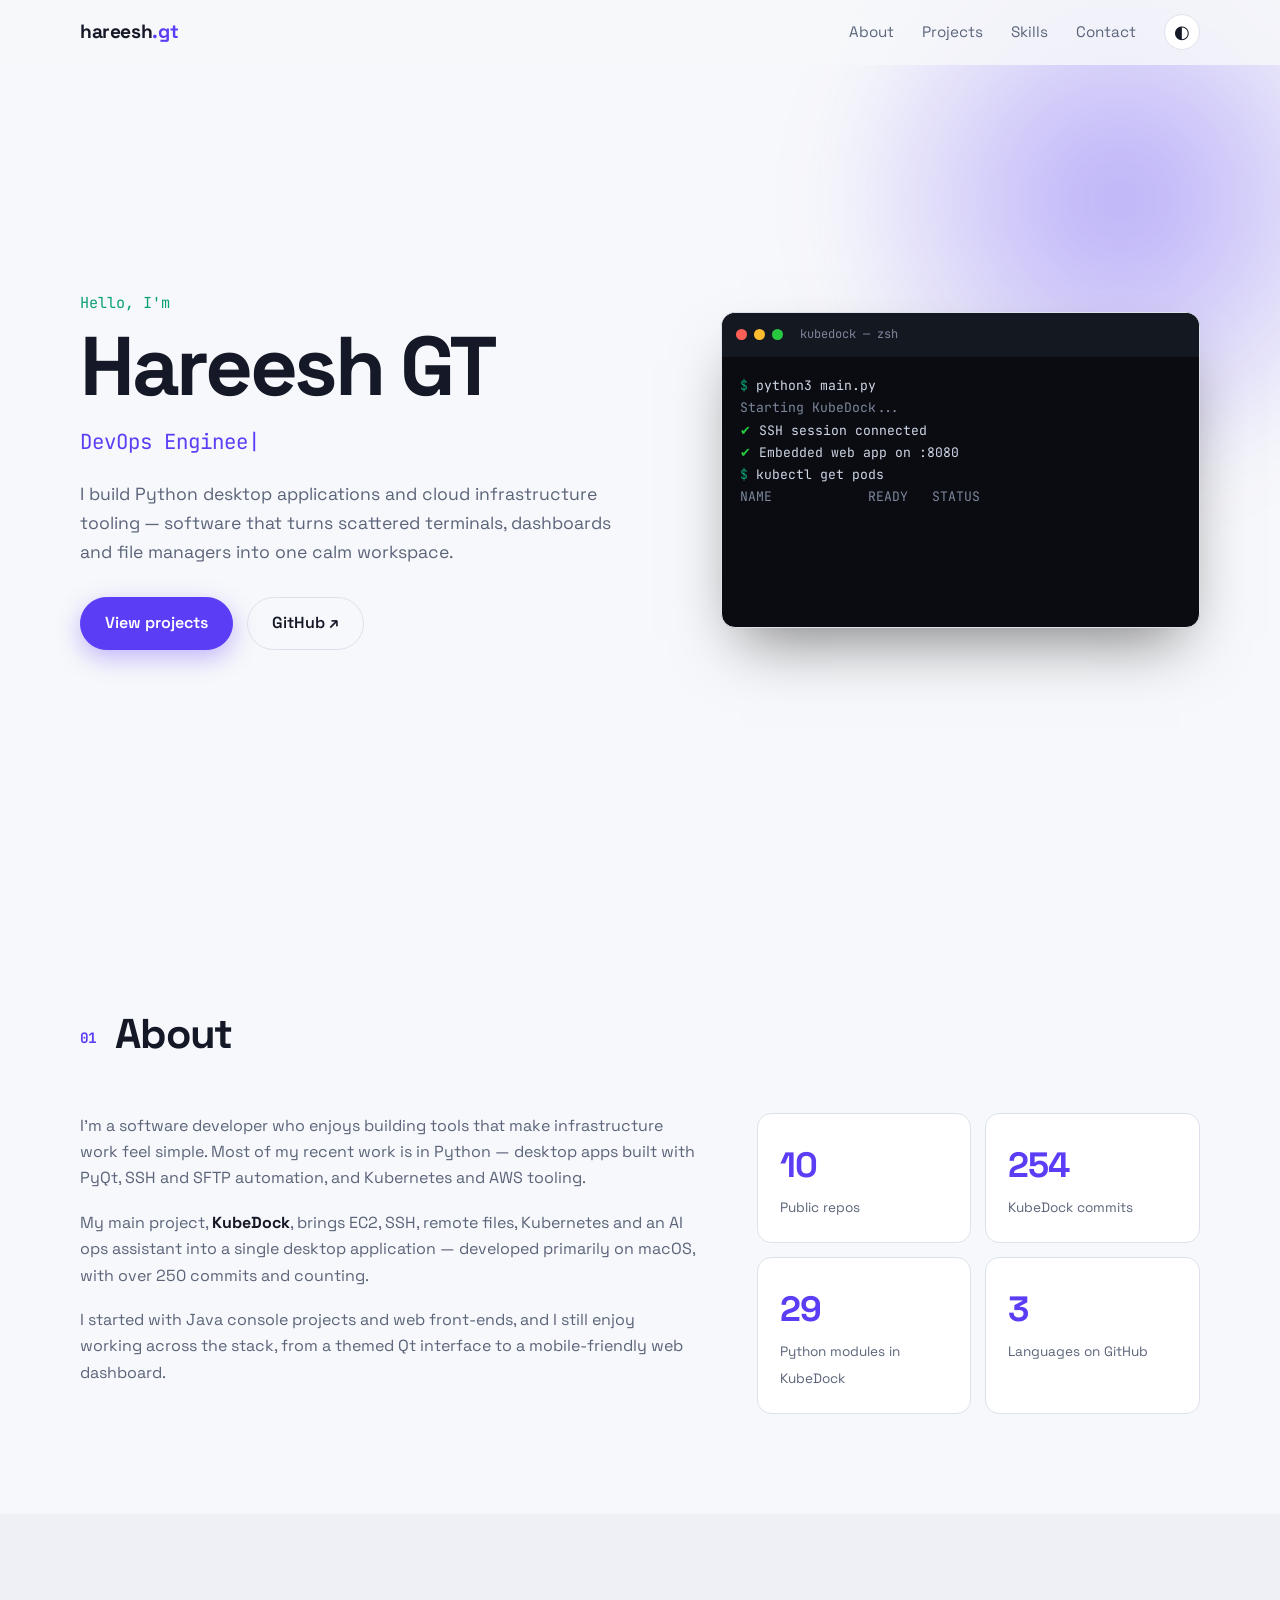
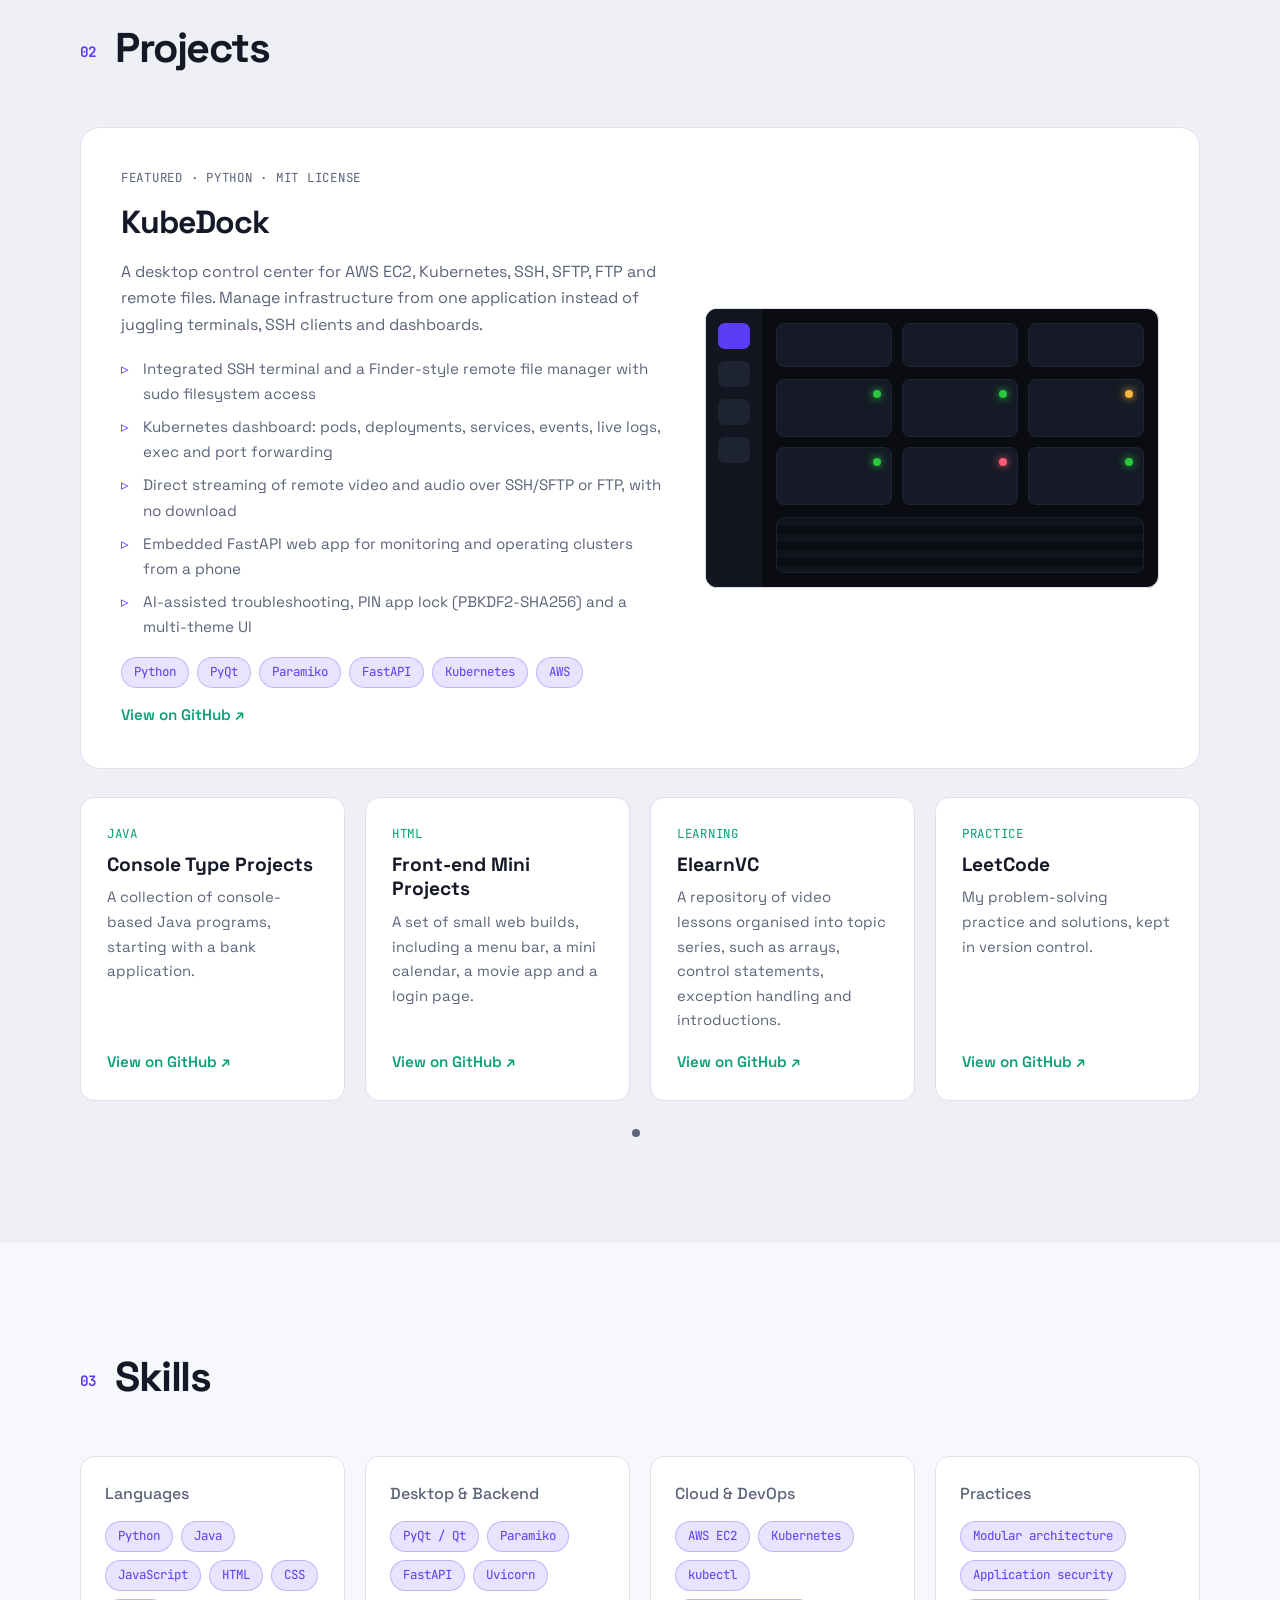
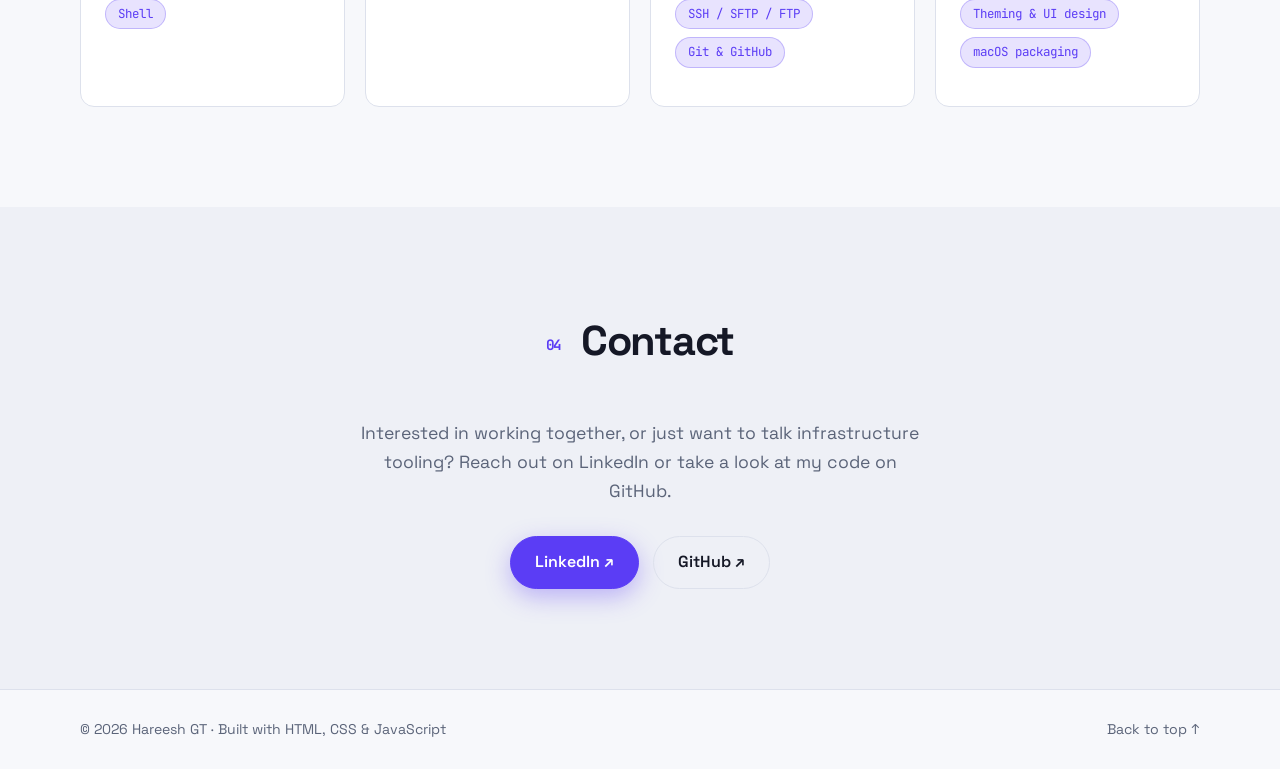
==== commit fb80df3b: "Update index.html with theme color and favicon Added theme color and favicon links to the head secti" ====
--- a/index.html
+++ b/index.html
@@ -5,6 +5,11 @@
   <meta name="viewport" content="width=device-width, initial-scale=1.0" />
   <title>Hareesh GT — DevOps Engineer</title>
   <meta name="description" content="Portfolio of Hareesh GT, a devops engineer building Python desktop apps and cloud infrastructure tooling." />
+  <meta name="theme-color" content="#0b0d12" />
+  <link rel="icon" type="image/svg+xml" href="favicon.svg" />
+  <link rel="icon" type="image/png" sizes="32x32" href="favicon-32.png" />
+  <link rel="icon" href="favicon.ico" sizes="any" />
+  <link rel="apple-touch-icon" href="apple-touch-icon.png" />
   <link rel="preconnect" href="https://fonts.googleapis.com" />
   <link rel="preconnect" href="https://fonts.gstatic.com" crossorigin />
   <link href="https://fonts.googleapis.com/css2?family=JetBrains+Mono:wght@400;500&family=Space+Grotesk:wght@400;500;600;700&display=swap" rel="stylesheet" />
@@ -66,7 +71,7 @@
         <div class="about-grid">
           <div class="reveal">
             <p>
-              I'm a devops engineer who enjoys building tools that make
+              I'm a software developer who enjoys building tools that make
               infrastructure work feel simple. Most of my recent work is in
               Python — desktop apps built with PyQt, SSH and SFTP automation,
               and Kubernetes and AWS tooling.
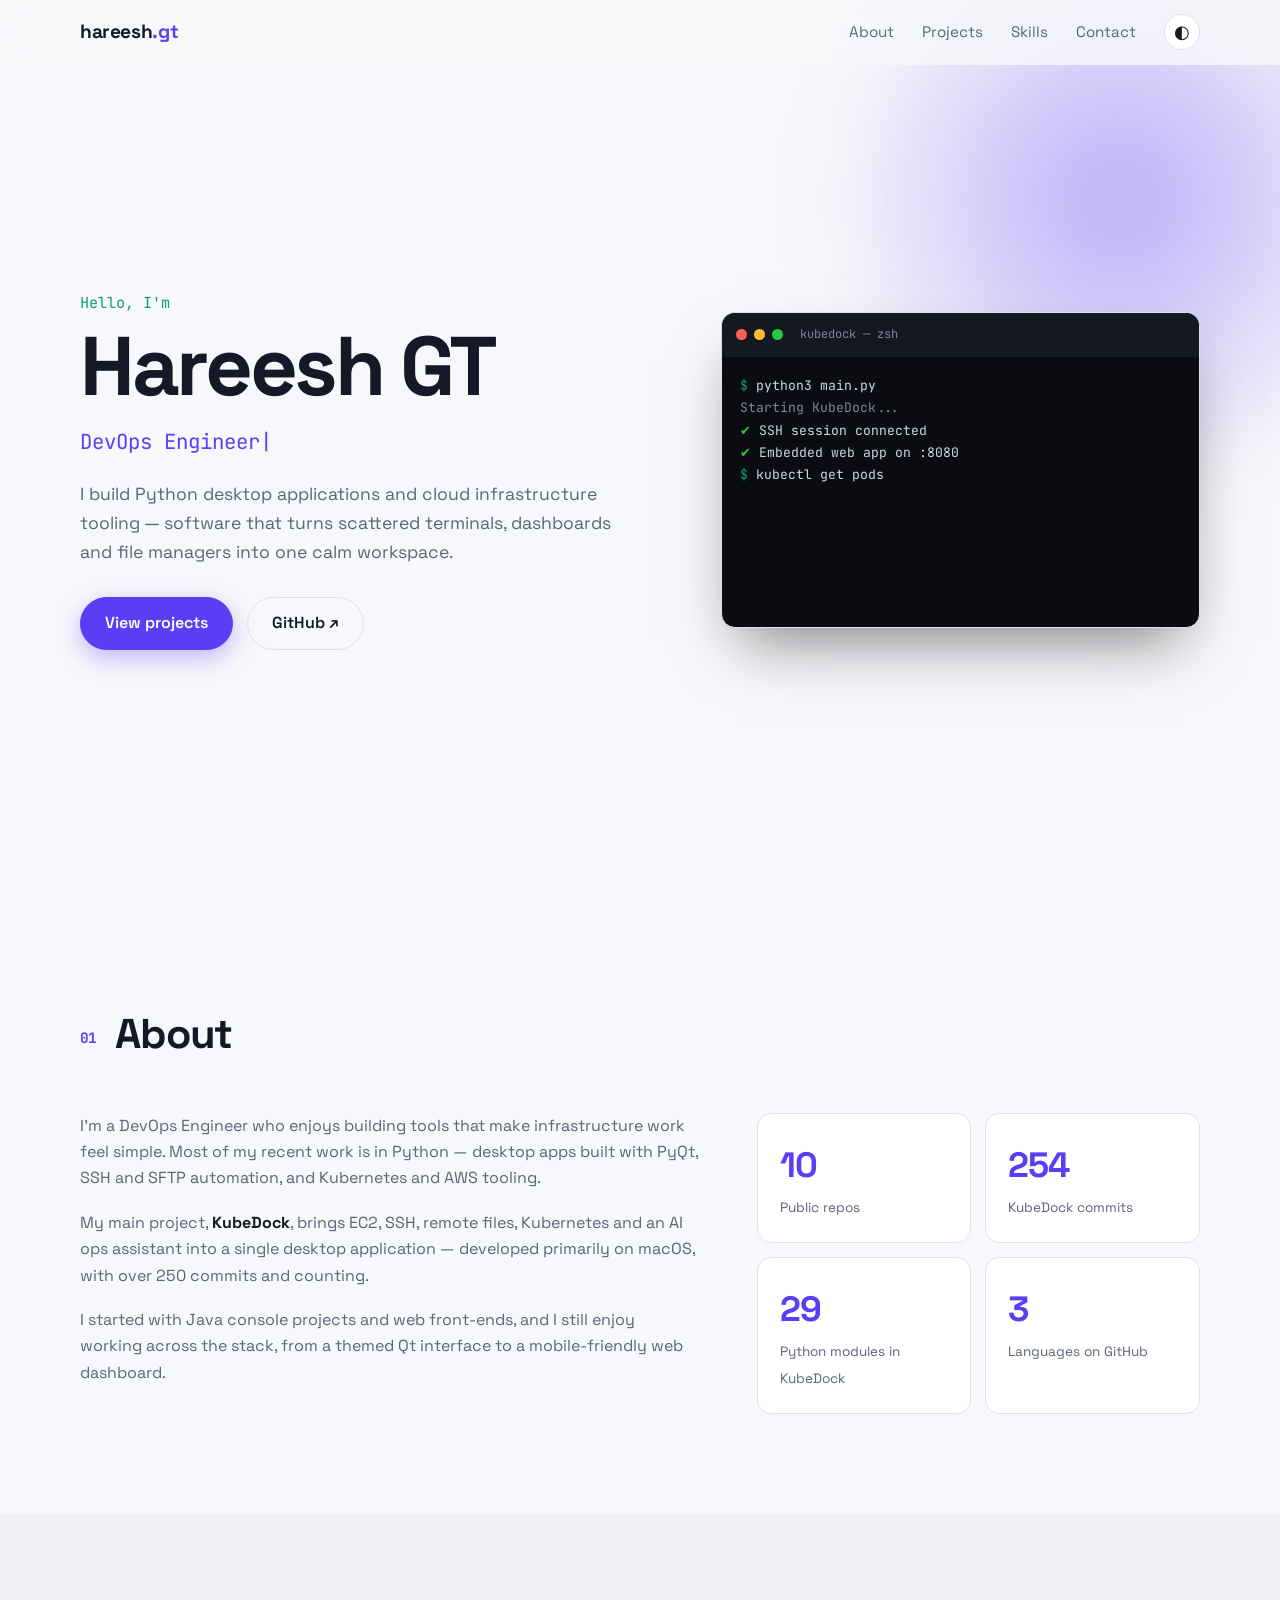
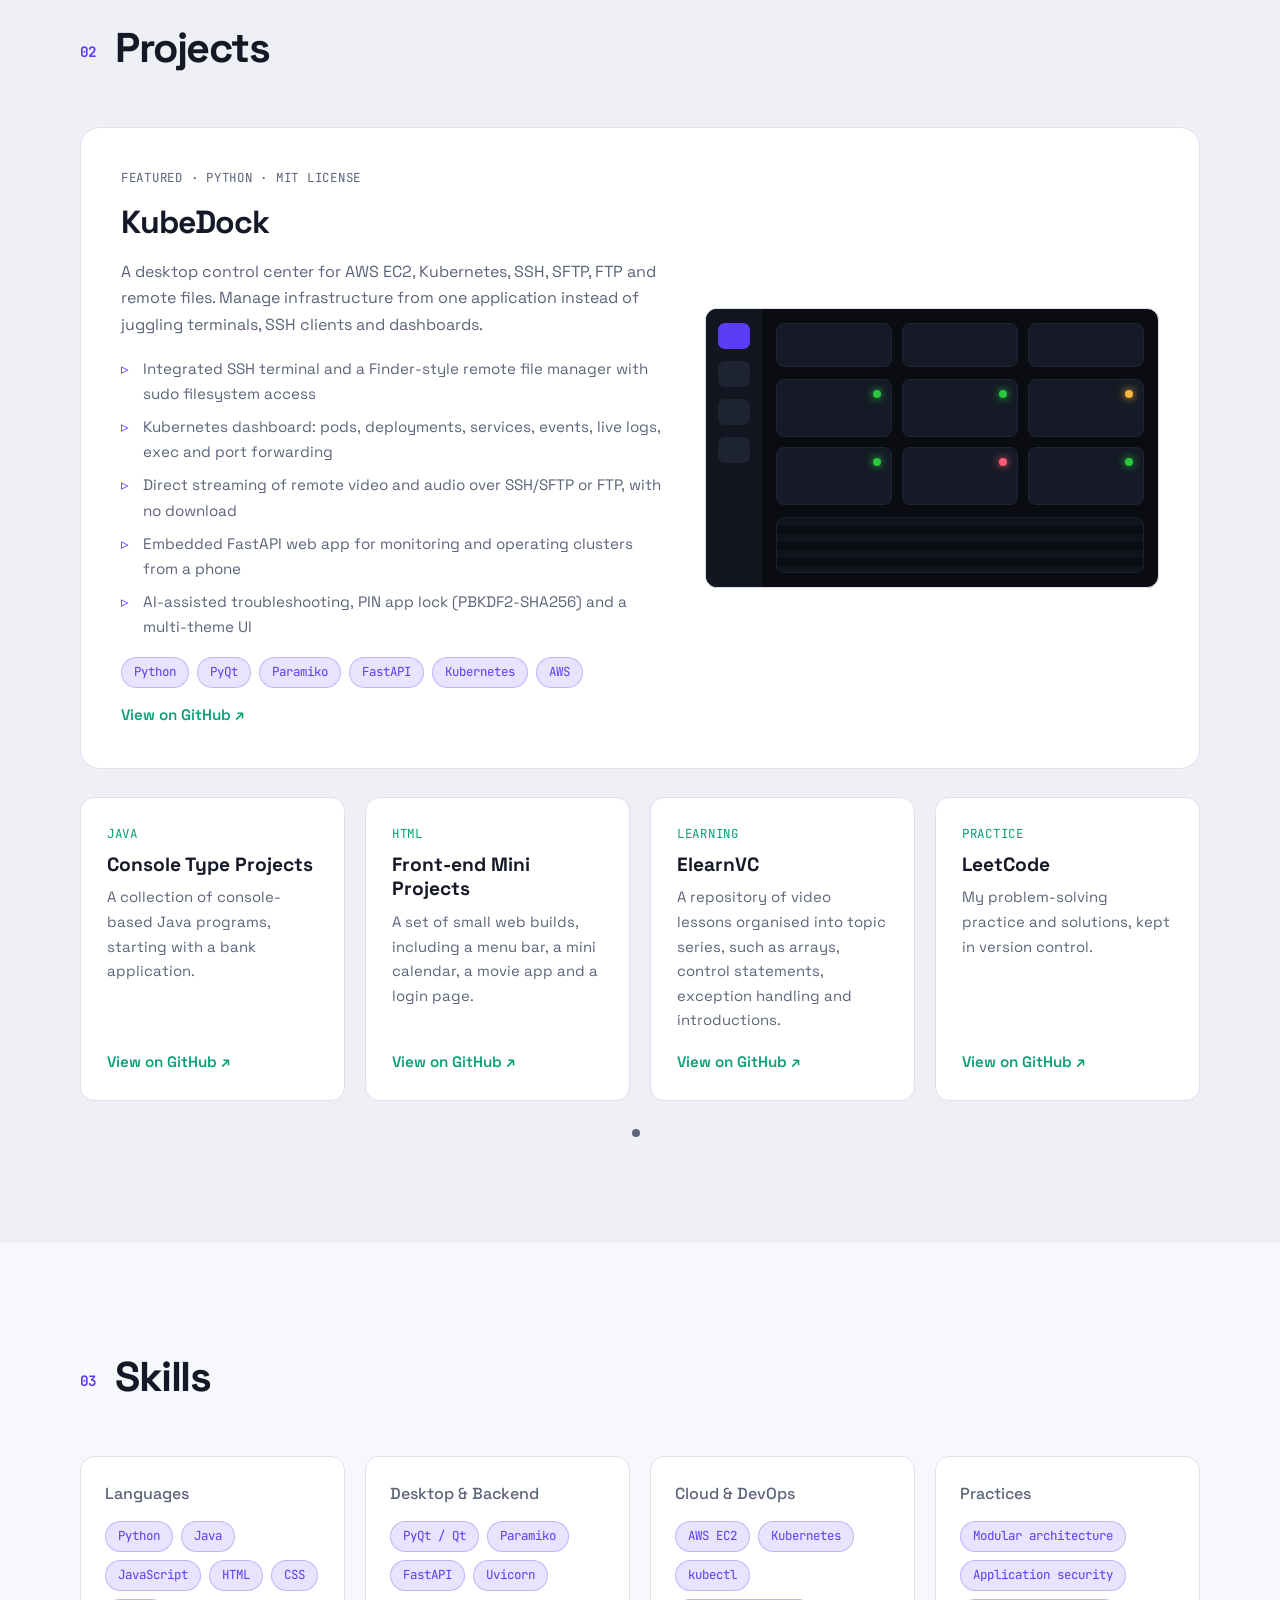
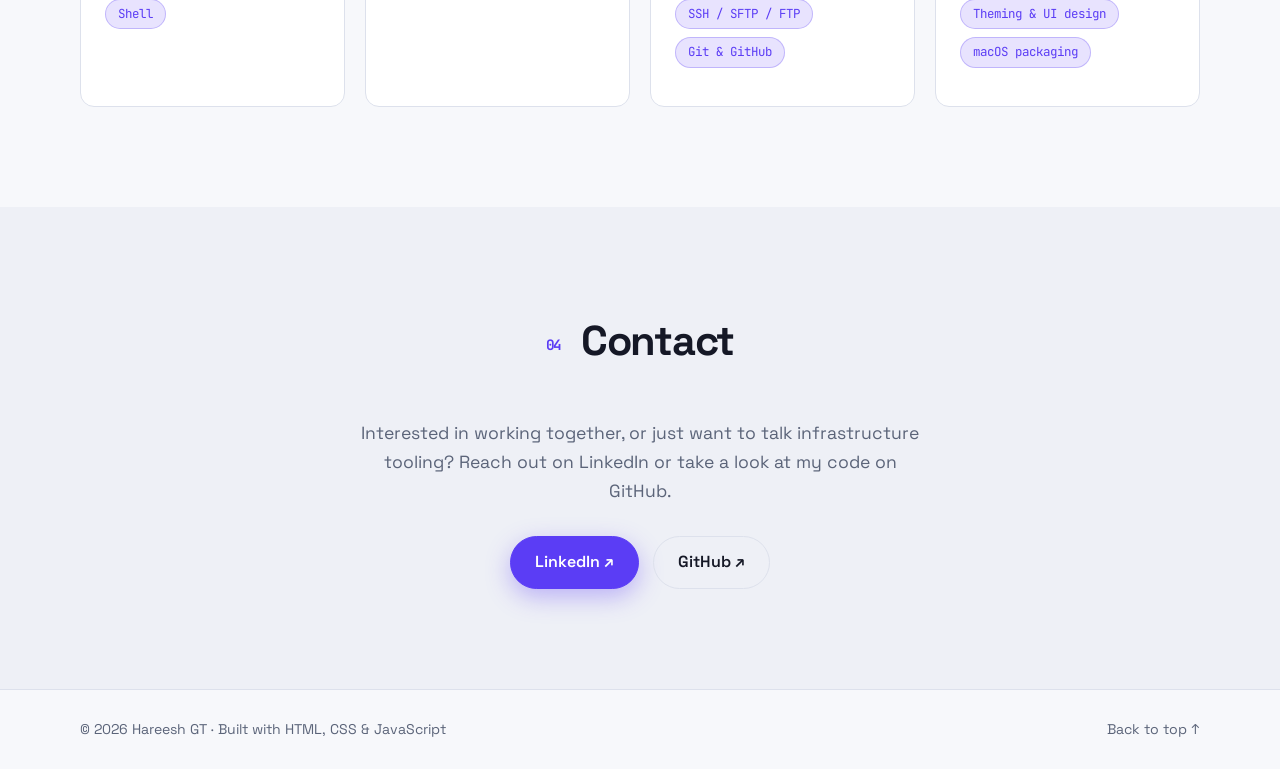
==== commit b875b718: "Updated Designation 2" ====
--- a/index.html
+++ b/index.html
@@ -71,7 +71,7 @@
         <div class="about-grid">
           <div class="reveal">
             <p>
-              I'm a software developer who enjoys building tools that make
+              I'm a DevOps Engineer who enjoys building tools that make
               infrastructure work feel simple. Most of my recent work is in
               Python — desktop apps built with PyQt, SSH and SFTP automation,
               and Kubernetes and AWS tooling.
